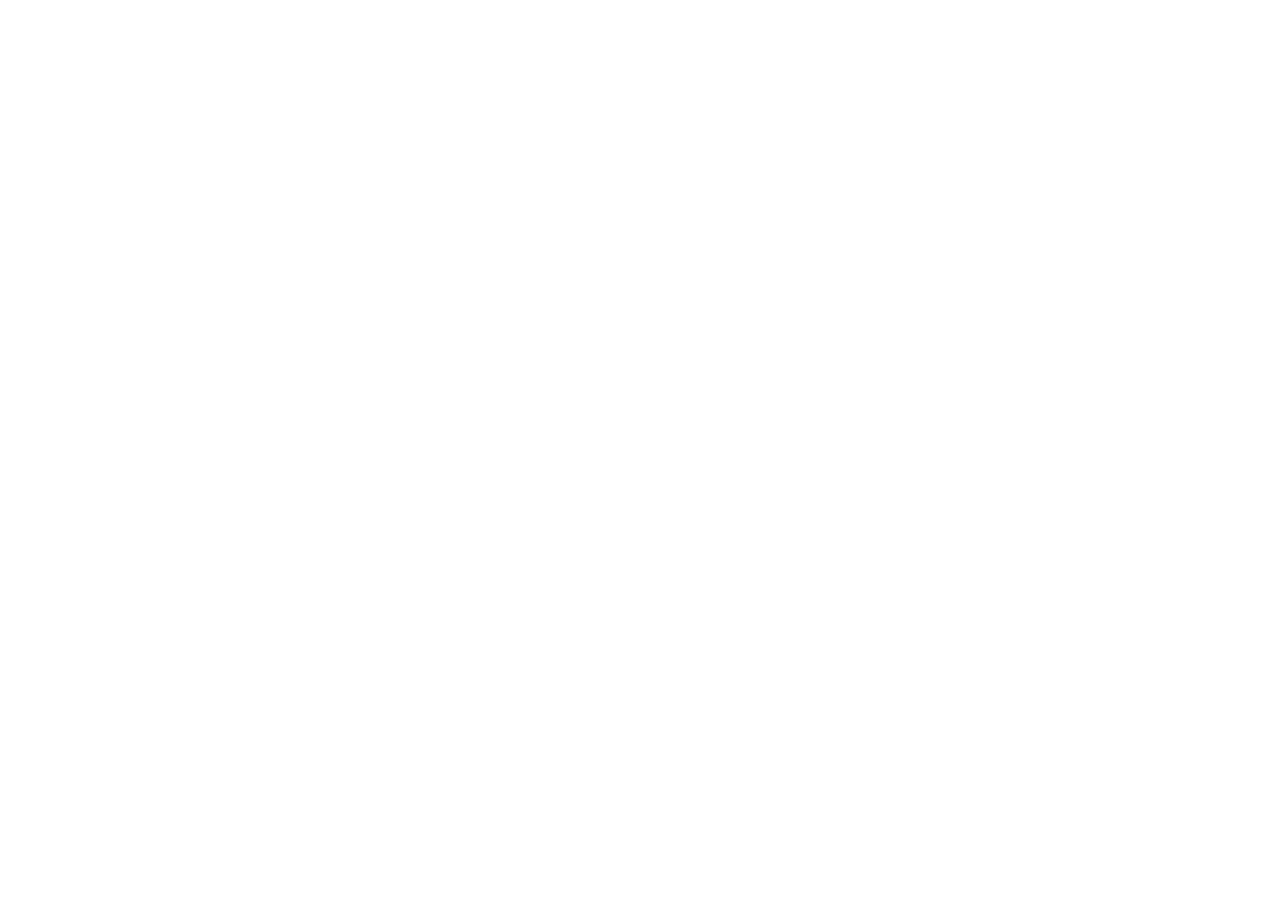
==== index.html @ 1ce1f4f2 "大事件项目开始" ====
<!DOCTYPE html>
<html lang="en">

<head>
    <meta charset="UTF-8">
    <meta name="viewport" content="width=device-width, initial-scale=1.0">
    <title>Document</title>
</head>

<body>

</body>

</html>
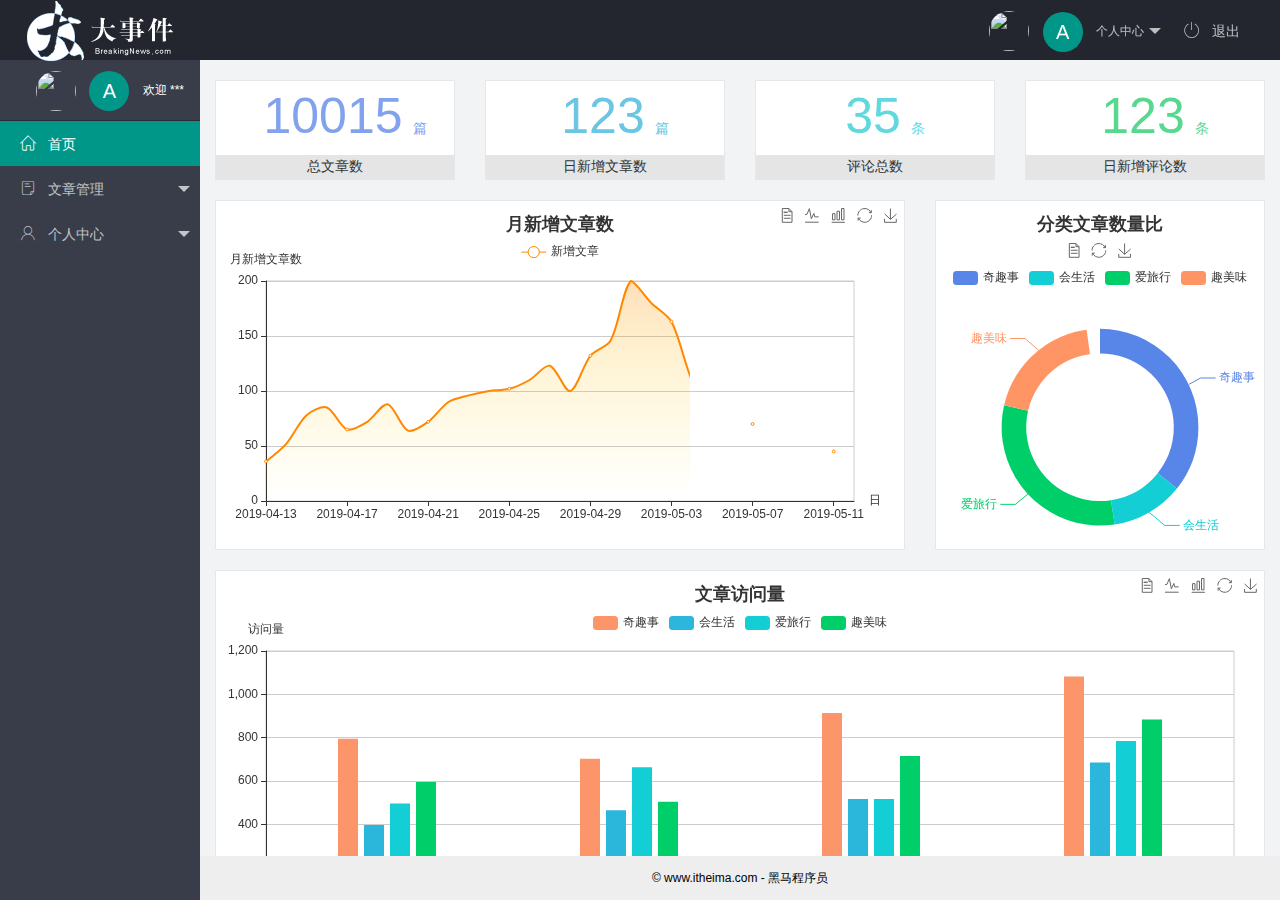
==== commit 0374af8e: "完成了主页功能开发" ====
--- a/index.html
+++ b/index.html
@@ -5,10 +5,132 @@
     <meta charset="UTF-8">
     <meta name="viewport" content="width=device-width, initial-scale=1.0">
     <title>Document</title>
+    <link rel="stylesheet" href="/assets/lib/layui/css/layui.css">
+    <link rel="stylesheet" href="/assets/fonts/iconfont.css">
+    <link rel="stylesheet" href="/assets/css/index.css">
 </head>
 
-<body>
-
+<body class="layui-layout-body">
+    <div class="layui-layout layui-layout-admin">
+        <div class="layui-header">
+            <div class="layui-logo">
+                <img src="./assets/images/logo.png" alt="">
+            </div>
+            <!-- 头部区域（可配合layui已有的水平导航） -->
+            <ul class="layui-nav layui-layout-right">
+                <li class="layui-nav-item">
+                    <a href="javascript:;" class="userinfo">
+                        <img src="http://t.cn/RCzsdCq" class="layui-nav-img">
+                        <span class="text-avatar">A</span>
+                        个人中心
+                    </a>
+                    <dl class="layui-nav-child">
+                        <dd>
+                            <a href="">基本资料</a>
+                        </dd>
+                        <dd>
+                            <a href="">更换头像</a>
+                        </dd>
+                        <dd>
+                            <a href="">重置密码</a>
+                        </dd>
+                    </dl>
+                </li>
+                <li class="layui-nav-item">
+                    <a href="javascript:;" id="btnLogout">
+                        <span class="iconfont icon-tuichu
+                    "></span>
+                        退出
+                    </a>
+                </li>
+            </ul>
+        </div>
+        <div class="layui-side layui-bg-black">
+            <div class="layui-side-scroll">
+                <div class="userinfo">
+                    <img src="http://t.cn/RCzsdCq" class="layui-nav-img">
+                    <span class="text-avatar">A</span>
+                    <span id="welcome">欢迎 ***</span>
+                </div>
+                <!-- 左侧导航区域（可配合layui已有的垂直导航） -->
+                <ul class="layui-nav layui-nav-tree" lay-shrink="all">
+                    <li class="layui-nav-item layui-this layui-nav-itemed">
+                        <a href="/home/dashboard.html" target="fm">
+                            <span class="iconfont icon-home
+                            "></span>
+                            首页
+                        </a>
+                    </li>
+                    <li class="layui-nav-item">
+                        <a href="javascript:;">
+                            <span class="iconfont icon-16
+                            "></span>
+                            文章管理
+                        </a>
+                        <dl class="layui-nav-child">
+                            <dd>
+                                <a href="javascript:;">
+                                    <i class="layui-icon layui-icon-app"></i>
+                                    文章类别
+                                </a>
+                            </dd>
+                            <dd>
+                                <a href="javascript:;">
+                                    <i class="layui-icon layui-icon-app"></i>
+                                    文章列表
+                                </a>
+                            </dd>
+                            <dd>
+                                <a href="javascript:;">
+                                    <i class="layui-icon layui-icon-app"></i>
+                                    发布文章
+                                </a>
+                            </dd>
+                        </dl>
+                    </li>
+                    <li class="layui-nav-item">
+                        <a href="javascript:;">
+                            <span class="iconfont icon-user
+                        "></span>
+                            个人中心
+                        </a>
+                        <dl class="layui-nav-child">
+                            <dd>
+                                <a href="javascript:;">
+                                    <i class="layui-icon layui-icon-app"></i>
+                                    基本资料
+                                </a>
+                            </dd>
+                            <dd>
+                                <a href="javascript:;">
+                                    <i class="layui-icon layui-icon-app"></i>
+                                    更换头像
+                                </a>
+                            </dd>
+                            <dd>
+                                <a href="javascript:;">
+                                    <i class="layui-icon layui-icon-app"></i>
+                                    重置密码
+                                </a>
+                            </dd>
+                        </dl>
+                    </li>
+                </ul>
+            </div>
+        </div>
+        <div class="layui-body">
+            <!-- 内容主体区域 -->
+            <iframe name="fm" src="/home/dashboard.html" frameborder="0"></iframe>
+        </div>
+        <div class="layui-footer">
+            <!-- 底部固定区域 -->
+            © www.itheima.com - 黑马程序员
+        </div>
+    </div>
+    <script src="./assets/lib/jquery.js"></script>
+    <script src="/assets/lib/layui/layui.all.js"></script>
+    <script src="./assets/js/baseAPI.js"></script>
+    <script src="./assets/js/index.js"></script>
 </body>
 
 </html>--- a/assets/lib/layui/css/layui.css
+++ b/assets/lib/layui/css/layui.css
@@ -0,0 +1,2 @@
+/** layui-v2.5.5 MIT License By https://www.layui.com */
+ .layui-inline,img{display:inline-block;vertical-align:middle}h1,h2,h3,h4,h5,h6{font-weight:400}.layui-edge,.layui-header,.layui-inline,.layui-main{position:relative}.layui-body,.layui-edge,.layui-elip{overflow:hidden}.layui-btn,.layui-edge,.layui-inline,img{vertical-align:middle}.layui-btn,.layui-disabled,.layui-icon,.layui-unselect{-moz-user-select:none;-webkit-user-select:none;-ms-user-select:none}.layui-elip,.layui-form-checkbox span,.layui-form-pane .layui-form-label{text-overflow:ellipsis;white-space:nowrap}.layui-breadcrumb,.layui-tree-btnGroup{visibility:hidden}blockquote,body,button,dd,div,dl,dt,form,h1,h2,h3,h4,h5,h6,input,li,ol,p,pre,td,textarea,th,ul{margin:0;padding:0;-webkit-tap-highlight-color:rgba(0,0,0,0)}a:active,a:hover{outline:0}img{border:none}li{list-style:none}table{border-collapse:collapse;border-spacing:0}h4,h5,h6{font-size:100%}button,input,optgroup,option,select,textarea{font-family:inherit;font-size:inherit;font-style:inherit;font-weight:inherit;outline:0}pre{white-space:pre-wrap;white-space:-moz-pre-wrap;white-space:-pre-wrap;white-space:-o-pre-wrap;word-wrap:break-word}body{line-height:24px;font:14px Helvetica Neue,Helvetica,PingFang SC,Tahoma,Arial,sans-serif}hr{height:1px;margin:10px 0;border:0;clear:both}a{color:#333;text-decoration:none}a:hover{color:#777}a cite{font-style:normal;*cursor:pointer}.layui-border-box,.layui-border-box *{box-sizing:border-box}.layui-box,.layui-box *{box-sizing:content-box}.layui-clear{clear:both;*zoom:1}.layui-clear:after{content:'\20';clear:both;*zoom:1;display:block;height:0}.layui-inline{*display:inline;*zoom:1}.layui-edge{display:inline-block;width:0;height:0;border-width:6px;border-style:dashed;border-color:transparent}.layui-edge-top{top:-4px;border-bottom-color:#999;border-bottom-style:solid}.layui-edge-right{border-left-color:#999;border-left-style:solid}.layui-edge-bottom{top:2px;border-top-color:#999;border-top-style:solid}.layui-edge-left{border-right-color:#999;border-right-style:solid}.layui-disabled,.layui-disabled:hover{color:#d2d2d2!important;cursor:not-allowed!important}.layui-circle{border-radius:100%}.layui-show{display:block!important}.layui-hide{display:none!important}@font-face{font-family:layui-icon;src:url(../font/iconfont.eot?v=250);src:url(../font/iconfont.eot?v=250#iefix) format('embedded-opentype'),url(../font/iconfont.woff2?v=250) format('woff2'),url(../font/iconfont.woff?v=250) format('woff'),url(../font/iconfont.ttf?v=250) format('truetype'),url(../font/iconfont.svg?v=250#layui-icon) format('svg')}.layui-icon{font-family:layui-icon!important;font-size:16px;font-style:normal;-webkit-font-smoothing:antialiased;-moz-osx-font-smoothing:grayscale}.layui-icon-reply-fill:before{content:"\e611"}.layui-icon-set-fill:before{content:"\e614"}.layui-icon-menu-fill:before{content:"\e60f"}.layui-icon-search:before{content:"\e615"}.layui-icon-share:before{content:"\e641"}.layui-icon-set-sm:before{content:"\e620"}.layui-icon-engine:before{content:"\e628"}.layui-icon-close:before{content:"\1006"}.layui-icon-close-fill:before{content:"\1007"}.layui-icon-chart-screen:before{content:"\e629"}.layui-icon-star:before{content:"\e600"}.layui-icon-circle-dot:before{content:"\e617"}.layui-icon-chat:before{content:"\e606"}.layui-icon-release:before{content:"\e609"}.layui-icon-list:before{content:"\e60a"}.layui-icon-chart:before{content:"\e62c"}.layui-icon-ok-circle:before{content:"\1005"}.layui-icon-layim-theme:before{content:"\e61b"}.layui-icon-table:before{content:"\e62d"}.layui-icon-right:before{content:"\e602"}.layui-icon-left:before{content:"\e603"}.layui-icon-cart-simple:before{content:"\e698"}.layui-icon-face-cry:before{content:"\e69c"}.layui-icon-face-smile:before{content:"\e6af"}.layui-icon-survey:before{content:"\e6b2"}.layui-icon-tree:before{content:"\e62e"}.layui-icon-upload-circle:before{content:"\e62f"}.layui-icon-add-circle:before{content:"\e61f"}.layui-icon-download-circle:before{content:"\e601"}.layui-icon-templeate-1:before{content:"\e630"}.layui-icon-util:before{content:"\e631"}.layui-icon-face-surprised:before{content:"\e664"}.layui-icon-edit:before{content:"\e642"}.layui-icon-speaker:before{content:"\e645"}.layui-icon-down:before{content:"\e61a"}.layui-icon-file:before{content:"\e621"}.layui-icon-layouts:before{content:"\e632"}.layui-icon-rate-half:before{content:"\e6c9"}.layui-icon-add-circle-fine:before{content:"\e608"}.layui-icon-prev-circle:before{content:"\e633"}.layui-icon-read:before{content:"\e705"}.layui-icon-404:before{content:"\e61c"}.layui-icon-carousel:before{content:"\e634"}.layui-icon-help:before{content:"\e607"}.layui-icon-code-circle:before{content:"\e635"}.layui-icon-water:before{content:"\e636"}.layui-icon-username:before{content:"\e66f"}.layui-icon-find-fill:before{content:"\e670"}.layui-icon-about:before{content:"\e60b"}.layui-icon-location:before{content:"\e715"}.layui-icon-up:before{content:"\e619"}.layui-icon-pause:before{content:"\e651"}.layui-icon-date:before{content:"\e637"}.layui-icon-layim-uploadfile:before{content:"\e61d"}.layui-icon-delete:before{content:"\e640"}.layui-icon-play:before{content:"\e652"}.layui-icon-top:before{content:"\e604"}.layui-icon-friends:before{content:"\e612"}.layui-icon-refresh-3:before{content:"\e9aa"}.layui-icon-ok:before{content:"\e605"}.layui-icon-layer:before{content:"\e638"}.layui-icon-face-smile-fine:before{content:"\e60c"}.layui-icon-dollar:before{content:"\e659"}.layui-icon-group:before{content:"\e613"}.layui-icon-layim-download:before{content:"\e61e"}.layui-icon-picture-fine:before{content:"\e60d"}.layui-icon-link:before{content:"\e64c"}.layui-icon-diamond:before{content:"\e735"}.layui-icon-log:before{content:"\e60e"}.layui-icon-rate-solid:before{content:"\e67a"}.layui-icon-fonts-del:before{content:"\e64f"}.layui-icon-unlink:before{content:"\e64d"}.layui-icon-fonts-clear:before{content:"\e639"}.layui-icon-triangle-r:before{content:"\e623"}.layui-icon-circle:before{content:"\e63f"}.layui-icon-radio:before{content:"\e643"}.layui-icon-align-center:before{content:"\e647"}.layui-icon-align-right:before{content:"\e648"}.layui-icon-align-left:before{content:"\e649"}.layui-icon-loading-1:before{content:"\e63e"}.layui-icon-return:before{content:"\e65c"}.layui-icon-fonts-strong:before{content:"\e62b"}.layui-icon-upload:before{content:"\e67c"}.layui-icon-dialogue:before{content:"\e63a"}.layui-icon-video:before{content:"\e6ed"}.layui-icon-headset:before{content:"\e6fc"}.layui-icon-cellphone-fine:before{content:"\e63b"}.layui-icon-add-1:before{content:"\e654"}.layui-icon-face-smile-b:before{content:"\e650"}.layui-icon-fonts-html:before{content:"\e64b"}.layui-icon-form:before{content:"\e63c"}.layui-icon-cart:before{content:"\e657"}.layui-icon-camera-fill:before{content:"\e65d"}.layui-icon-tabs:before{content:"\e62a"}.layui-icon-fonts-code:before{content:"\e64e"}.layui-icon-fire:before{content:"\e756"}.layui-icon-set:before{content:"\e716"}.layui-icon-fonts-u:before{content:"\e646"}.layui-icon-triangle-d:before{content:"\e625"}.layui-icon-tips:before{content:"\e702"}.layui-icon-picture:before{content:"\e64a"}.layui-icon-more-vertical:before{content:"\e671"}.layui-icon-flag:before{content:"\e66c"}.layui-icon-loading:before{content:"\e63d"}.layui-icon-fonts-i:before{content:"\e644"}.layui-icon-refresh-1:before{content:"\e666"}.layui-icon-rmb:before{content:"\e65e"}.layui-icon-home:before{content:"\e68e"}.layui-icon-user:before{content:"\e770"}.layui-icon-notice:before{content:"\e667"}.layui-icon-login-weibo:before{content:"\e675"}.layui-icon-voice:before{content:"\e688"}.layui-icon-upload-drag:before{content:"\e681"}.layui-icon-login-qq:before{content:"\e676"}.layui-icon-snowflake:before{content:"\e6b1"}.layui-icon-file-b:before{content:"\e655"}.layui-icon-template:before{content:"\e663"}.layui-icon-auz:before{content:"\e672"}.layui-icon-console:before{content:"\e665"}.layui-icon-app:before{content:"\e653"}.layui-icon-prev:before{content:"\e65a"}.layui-icon-website:before{content:"\e7ae"}.layui-icon-next:before{content:"\e65b"}.layui-icon-component:before{content:"\e857"}.layui-icon-more:before{content:"\e65f"}.layui-icon-login-wechat:before{content:"\e677"}.layui-icon-shrink-right:before{content:"\e668"}.layui-icon-spread-left:before{content:"\e66b"}.layui-icon-camera:before{content:"\e660"}.layui-icon-note:before{content:"\e66e"}.layui-icon-refresh:before{content:"\e669"}.layui-icon-female:before{content:"\e661"}.layui-icon-male:before{content:"\e662"}.layui-icon-password:before{content:"\e673"}.layui-icon-senior:before{content:"\e674"}.layui-icon-theme:before{content:"\e66a"}.layui-icon-tread:before{content:"\e6c5"}.layui-icon-praise:before{content:"\e6c6"}.layui-icon-star-fill:before{content:"\e658"}.layui-icon-rate:before{content:"\e67b"}.layui-icon-template-1:before{content:"\e656"}.layui-icon-vercode:before{content:"\e679"}.layui-icon-cellphone:before{content:"\e678"}.layui-icon-screen-full:before{content:"\e622"}.layui-icon-screen-restore:before{content:"\e758"}.layui-icon-cols:before{content:"\e610"}.layui-icon-export:before{content:"\e67d"}.layui-icon-print:before{content:"\e66d"}.layui-icon-slider:before{content:"\e714"}.layui-icon-addition:before{content:"\e624"}.layui-icon-subtraction:before{content:"\e67e"}.layui-icon-service:before{content:"\e626"}.layui-icon-transfer:before{content:"\e691"}.layui-main{width:1140px;margin:0 auto}.layui-header{z-index:1000;height:60px}.layui-header a:hover{transition:all .5s;-webkit-transition:all .5s}.layui-side{position:fixed;left:0;top:0;bottom:0;z-index:999;width:200px;overflow-x:hidden}.layui-side-scroll{position:relative;width:220px;height:100%;overflow-x:hidden}.layui-body{position:absolute;left:200px;right:0;top:0;bottom:0;z-index:998;width:auto;overflow-y:auto;box-sizing:border-box}.layui-layout-body{overflow:hidden}.layui-layout-admin .layui-header{background-color:#23262E}.layui-layout-admin .layui-side{top:60px;width:200px;overflow-x:hidden}.layui-layout-admin .layui-body{position:fixed;top:60px;bottom:44px}.layui-layout-admin .layui-main{width:auto;margin:0 15px}.layui-layout-admin .layui-footer{position:fixed;left:200px;right:0;bottom:0;height:44px;line-height:44px;padding:0 15px;background-color:#eee}.layui-layout-admin .layui-logo{position:absolute;left:0;top:0;width:200px;height:100%;line-height:60px;text-align:center;color:#009688;font-size:16px}.layui-layout-admin .layui-header .layui-nav{background:0 0}.layui-layout-left{position:absolute!important;left:200px;top:0}.layui-layout-right{position:absolute!important;right:0;top:0}.layui-container{position:relative;margin:0 auto;padding:0 15px;box-sizing:border-box}.layui-fluid{position:relative;margin:0 auto;padding:0 15px}.layui-row:after,.layui-row:before{content:'';display:block;clear:both}.layui-col-lg1,.layui-col-lg10,.layui-col-lg11,.layui-col-lg12,.layui-col-lg2,.layui-col-lg3,.layui-col-lg4,.layui-col-lg5,.layui-col-lg6,.layui-col-lg7,.layui-col-lg8,.layui-col-lg9,.layui-col-md1,.layui-col-md10,.layui-col-md11,.layui-col-md12,.layui-col-md2,.layui-col-md3,.layui-col-md4,.layui-col-md5,.layui-col-md6,.layui-col-md7,.layui-col-md8,.layui-col-md9,.layui-col-sm1,.layui-col-sm10,.layui-col-sm11,.layui-col-sm12,.layui-col-sm2,.layui-col-sm3,.layui-col-sm4,.layui-col-sm5,.layui-col-sm6,.layui-col-sm7,.layui-col-sm8,.layui-col-sm9,.layui-col-xs1,.layui-col-xs10,.layui-col-xs11,.layui-col-xs12,.layui-col-xs2,.layui-col-xs3,.layui-col-xs4,.layui-col-xs5,.layui-col-xs6,.layui-col-xs7,.layui-col-xs8,.layui-col-xs9{position:relative;display:block;box-sizing:border-box}.layui-col-xs1,.layui-col-xs10,.layui-col-xs11,.layui-col-xs12,.layui-col-xs2,.layui-col-xs3,.layui-col-xs4,.layui-col-xs5,.layui-col-xs6,.layui-col-xs7,.layui-col-xs8,.layui-col-xs9{float:left}.layui-col-xs1{width:8.33333333%}.layui-col-xs2{width:16.66666667%}.layui-col-xs3{width:25%}.layui-col-xs4{width:33.33333333%}.layui-col-xs5{width:41.66666667%}.layui-col-xs6{width:50%}.layui-col-xs7{width:58.33333333%}.layui-col-xs8{width:66.66666667%}.layui-col-xs9{width:75%}.layui-col-xs10{width:83.33333333%}.layui-col-xs11{width:91.66666667%}.layui-col-xs12{width:100%}.layui-col-xs-offset1{margin-left:8.33333333%}.layui-col-xs-offset2{margin-left:16.66666667%}.layui-col-xs-offset3{margin-left:25%}.layui-col-xs-offset4{margin-left:33.33333333%}.layui-col-xs-offset5{margin-left:41.66666667%}.layui-col-xs-offset6{margin-left:50%}.layui-col-xs-offset7{margin-left:58.33333333%}.layui-col-xs-offset8{margin-left:66.66666667%}.layui-col-xs-offset9{margin-left:75%}.layui-col-xs-offset10{margin-left:83.33333333%}.layui-col-xs-offset11{margin-left:91.66666667%}.layui-col-xs-offset12{margin-left:100%}@media screen and (max-width:768px){.layui-hide-xs{display:none!important}.layui-show-xs-block{display:block!important}.layui-show-xs-inline{display:inline!important}.layui-show-xs-inline-block{display:inline-block!important}}@media screen and (min-width:768px){.layui-container{width:750px}.layui-hide-sm{display:none!important}.layui-show-sm-block{display:block!important}.layui-show-sm-inline{display:inline!important}.layui-show-sm-inline-block{display:inline-block!important}.layui-col-sm1,.layui-col-sm10,.layui-col-sm11,.layui-col-sm12,.layui-col-sm2,.layui-col-sm3,.layui-col-sm4,.layui-col-sm5,.layui-col-sm6,.layui-col-sm7,.layui-col-sm8,.layui-col-sm9{float:left}.layui-col-sm1{width:8.33333333%}.layui-col-sm2{width:16.66666667%}.layui-col-sm3{width:25%}.layui-col-sm4{width:33.33333333%}.layui-col-sm5{width:41.66666667%}.layui-col-sm6{width:50%}.layui-col-sm7{width:58.33333333%}.layui-col-sm8{width:66.66666667%}.layui-col-sm9{width:75%}.layui-col-sm10{width:83.33333333%}.layui-col-sm11{width:91.66666667%}.layui-col-sm12{width:100%}.layui-col-sm-offset1{margin-left:8.33333333%}.layui-col-sm-offset2{margin-left:16.66666667%}.layui-col-sm-offset3{margin-left:25%}.layui-col-sm-offset4{margin-left:33.33333333%}.layui-col-sm-offset5{margin-left:41.66666667%}.layui-col-sm-offset6{margin-left:50%}.layui-col-sm-offset7{margin-left:58.33333333%}.layui-col-sm-offset8{margin-left:66.66666667%}.layui-col-sm-offset9{margin-left:75%}.layui-col-sm-offset10{margin-left:83.33333333%}.layui-col-sm-offset11{margin-left:91.66666667%}.layui-col-sm-offset12{margin-left:100%}}@media screen and (min-width:992px){.layui-container{width:970px}.layui-hide-md{display:none!important}.layui-show-md-block{display:block!important}.layui-show-md-inline{display:inline!important}.layui-show-md-inline-block{display:inline-block!important}.layui-col-md1,.layui-col-md10,.layui-col-md11,.layui-col-md12,.layui-col-md2,.layui-col-md3,.layui-col-md4,.layui-col-md5,.layui-col-md6,.layui-col-md7,.layui-col-md8,.layui-col-md9{float:left}.layui-col-md1{width:8.33333333%}.layui-col-md2{width:16.66666667%}.layui-col-md3{width:25%}.layui-col-md4{width:33.33333333%}.layui-col-md5{width:41.66666667%}.layui-col-md6{width:50%}.layui-col-md7{width:58.33333333%}.layui-col-md8{width:66.66666667%}.layui-col-md9{width:75%}.layui-col-md10{width:83.33333333%}.layui-col-md11{width:91.66666667%}.layui-col-md12{width:100%}.layui-col-md-offset1{margin-left:8.33333333%}.layui-col-md-offset2{margin-left:16.66666667%}.layui-col-md-offset3{margin-left:25%}.layui-col-md-offset4{margin-left:33.33333333%}.layui-col-md-offset5{margin-left:41.66666667%}.layui-col-md-offset6{margin-left:50%}.layui-col-md-offset7{margin-left:58.33333333%}.layui-col-md-offset8{margin-left:66.66666667%}.layui-col-md-offset9{margin-left:75%}.layui-col-md-offset10{margin-left:83.33333333%}.layui-col-md-offset11{margin-left:91.66666667%}.layui-col-md-offset12{margin-left:100%}}@media screen and (min-width:1200px){.layui-container{width:1170px}.layui-hide-lg{display:none!important}.layui-show-lg-block{display:block!important}.layui-show-lg-inline{display:inline!important}.layui-show-lg-inline-block{display:inline-block!important}.layui-col-lg1,.layui-col-lg10,.layui-col-lg11,.layui-col-lg12,.layui-col-lg2,.layui-col-lg3,.layui-col-lg4,.layui-col-lg5,.layui-col-lg6,.layui-col-lg7,.layui-col-lg8,.layui-col-lg9{float:left}.layui-col-lg1{width:8.33333333%}.layui-col-lg2{width:16.66666667%}.layui-col-lg3{width:25%}.layui-col-lg4{width:33.33333333%}.layui-col-lg5{width:41.66666667%}.layui-col-lg6{width:50%}.layui-col-lg7{width:58.33333333%}.layui-col-lg8{width:66.66666667%}.layui-col-lg9{width:75%}.layui-col-lg10{width:83.33333333%}.layui-col-lg11{width:91.66666667%}.layui-col-lg12{width:100%}.layui-col-lg-offset1{margin-left:8.33333333%}.layui-col-lg-offset2{margin-left:16.66666667%}.layui-col-lg-offset3{margin-left:25%}.layui-col-lg-offset4{margin-left:33.33333333%}.layui-col-lg-offset5{margin-left:41.66666667%}.layui-col-lg-offset6{margin-left:50%}.layui-col-lg-offset7{margin-left:58.33333333%}.layui-col-lg-offset8{margin-left:66.66666667%}.layui-col-lg-offset9{margin-left:75%}.layui-col-lg-offset10{margin-left:83.33333333%}.layui-col-lg-offset11{margin-left:91.66666667%}.layui-col-lg-offset12{margin-left:100%}}.layui-col-space1{margin:-.5px}.layui-col-space1>*{padding:.5px}.layui-col-space3{margin:-1.5px}.layui-col-space3>*{padding:1.5px}.layui-col-space5{margin:-2.5px}.layui-col-space5>*{padding:2.5px}.layui-col-space8{margin:-3.5px}.layui-col-space8>*{padding:3.5px}.layui-col-space10{margin:-5px}.layui-col-space10>*{padding:5px}.layui-col-space12{margin:-6px}.layui-col-space12>*{padding:6px}.layui-col-space15{margin:-7.5px}.layui-col-space15>*{padding:7.5px}.layui-col-space18{margin:-9px}.layui-col-space18>*{padding:9px}.layui-col-space20{margin:-10px}.layui-col-space20>*{padding:10px}.layui-col-space22{margin:-11px}.layui-col-space22>*{padding:11px}.layui-col-space25{margin:-12.5px}.layui-col-space25>*{padding:12.5px}.layui-col-space30{margin:-15px}.layui-col-space30>*{padding:15px}.layui-btn,.layui-input,.layui-select,.layui-textarea,.layui-upload-button{outline:0;-webkit-appearance:none;transition:all .3s;-webkit-transition:all .3s;box-sizing:border-box}.layui-elem-quote{margin-bottom:10px;padding:15px;line-height:22px;border-left:5px solid #009688;border-radius:0 2px 2px 0;background-color:#f2f2f2}.layui-quote-nm{border-style:solid;border-width:1px 1px 1px 5px;background:0 0}.layui-elem-field{margin-bottom:10px;padding:0;border-width:1px;border-style:solid}.layui-elem-field legend{margin-left:20px;padding:0 10px;font-size:20px;font-weight:300}.layui-field-title{margin:10px 0 20px;border-width:1px 0 0}.layui-field-box{padding:10px 15px}.layui-field-title .layui-field-box{padding:10px 0}.layui-progress{position:relative;height:6px;border-radius:20px;background-color:#e2e2e2}.layui-progress-bar{position:absolute;left:0;top:0;width:0;max-width:100%;height:6px;border-radius:20px;text-align:right;background-color:#5FB878;transition:all .3s;-webkit-transition:all .3s}.layui-progress-big,.layui-progress-big .layui-progress-bar{height:18px;line-height:18px}.layui-progress-text{position:relative;top:-20px;line-height:18px;font-size:12px;color:#666}.layui-progress-big .layui-progress-text{position:static;padding:0 10px;color:#fff}.layui-collapse{border-width:1px;border-style:solid;border-radius:2px}.layui-colla-content,.layui-colla-item{border-top-width:1px;border-top-style:solid}.layui-colla-item:first-child{border-top:none}.layui-colla-title{position:relative;height:42px;line-height:42px;padding:0 15px 0 35px;color:#333;background-color:#f2f2f2;cursor:pointer;font-size:14px;overflow:hidden}.layui-colla-content{display:none;padding:10px 15px;line-height:22px;color:#666}.layui-colla-icon{position:absolute;left:15px;top:0;font-size:14px}.layui-card{margin-bottom:15px;border-radius:2px;background-color:#fff;box-shadow:0 1px 2px 0 rgba(0,0,0,.05)}.layui-card:last-child{margin-bottom:0}.layui-card-header{position:relative;height:42px;line-height:42px;padding:0 15px;border-bottom:1px solid #f6f6f6;color:#333;border-radius:2px 2px 0 0;font-size:14px}.layui-bg-black,.layui-bg-blue,.layui-bg-cyan,.layui-bg-green,.layui-bg-orange,.layui-bg-red{color:#fff!important}.layui-card-body{position:relative;padding:10px 15px;line-height:24px}.layui-card-body[pad15]{padding:15px}.layui-card-body[pad20]{padding:20px}.layui-card-body .layui-table{margin:5px 0}.layui-card .layui-tab{margin:0}.layui-panel-window{position:relative;padding:15px;border-radius:0;border-top:5px solid #E6E6E6;background-color:#fff}.layui-auxiliar-moving{position:fixed;left:0;right:0;top:0;bottom:0;width:100%;height:100%;background:0 0;z-index:9999999999}.layui-form-label,.layui-form-mid,.layui-form-select,.layui-input-block,.layui-input-inline,.layui-textarea{position:relative}.layui-bg-red{background-color:#FF5722!important}.layui-bg-orange{background-color:#FFB800!important}.layui-bg-green{background-color:#009688!important}.layui-bg-cyan{background-color:#2F4056!important}.layui-bg-blue{background-color:#1E9FFF!important}.layui-bg-black{background-color:#393D49!important}.layui-bg-gray{background-color:#eee!important;color:#666!important}.layui-badge-rim,.layui-colla-content,.layui-colla-item,.layui-collapse,.layui-elem-field,.layui-form-pane .layui-form-item[pane],.layui-form-pane .layui-form-label,.layui-input,.layui-layedit,.layui-layedit-tool,.layui-quote-nm,.layui-select,.layui-tab-bar,.layui-tab-card,.layui-tab-title,.layui-tab-title .layui-this:after,.layui-textarea{border-color:#e6e6e6}.layui-timeline-item:before,hr{background-color:#e6e6e6}.layui-text{line-height:22px;font-size:14px;color:#666}.layui-text h1,.layui-text h2,.layui-text h3{font-weight:500;color:#333}.layui-text h1{font-size:30px}.layui-text h2{font-size:24px}.layui-text h3{font-size:18px}.layui-text a:not(.layui-btn){color:#01AAED}.layui-text a:not(.layui-btn):hover{text-decoration:underline}.layui-text ul{padding:5px 0 5px 15px}.layui-text ul li{margin-top:5px;list-style-type:disc}.layui-text em,.layui-word-aux{color:#999!important;padding:0 5px!important}.layui-btn{display:inline-block;height:38px;line-height:38px;padding:0 18px;background-color:#009688;color:#fff;white-space:nowrap;text-align:center;font-size:14px;border:none;border-radius:2px;cursor:pointer}.layui-btn:hover{opacity:.8;filter:alpha(opacity=80);color:#fff}.layui-btn:active{opacity:1;filter:alpha(opacity=100)}.layui-btn+.layui-btn{margin-left:10px}.layui-btn-container{font-size:0}.layui-btn-container .layui-btn{margin-right:10px;margin-bottom:10px}.layui-btn-container .layui-btn+.layui-btn{margin-left:0}.layui-table .layui-btn-container .layui-btn{margin-bottom:9px}.layui-btn-radius{border-radius:100px}.layui-btn .layui-icon{margin-right:3px;font-size:18px;vertical-align:bottom;vertical-align:middle\9}.layui-btn-primary{border:1px solid #C9C9C9;background-color:#fff;color:#555}.layui-btn-primary:hover{border-color:#009688;color:#333}.layui-btn-normal{background-color:#1E9FFF}.layui-btn-warm{background-color:#FFB800}.layui-btn-danger{background-color:#FF5722}.layui-btn-checked{background-color:#5FB878}.layui-btn-disabled,.layui-btn-disabled:active,.layui-btn-disabled:hover{border:1px solid #e6e6e6;background-color:#FBFBFB;color:#C9C9C9;cursor:not-allowed;opacity:1}.layui-btn-lg{height:44px;line-height:44px;padding:0 25px;font-size:16px}.layui-btn-sm{height:30px;line-height:30px;padding:0 10px;font-size:12px}.layui-btn-sm i{font-size:16px!important}.layui-btn-xs{height:22px;line-height:22px;padding:0 5px;font-size:12px}.layui-btn-xs i{font-size:14px!important}.layui-btn-group{display:inline-block;vertical-align:middle;font-size:0}.layui-btn-group .layui-btn{margin-left:0!important;margin-right:0!important;border-left:1px solid rgba(255,255,255,.5);border-radius:0}.layui-btn-group .layui-btn-primary{border-left:none}.layui-btn-group .layui-btn-primary:hover{border-color:#C9C9C9;color:#009688}.layui-btn-group .layui-btn:first-child{border-left:none;border-radius:2px 0 0 2px}.layui-btn-group .layui-btn-primary:first-child{border-left:1px solid #c9c9c9}.layui-btn-group .layui-btn:last-child{border-radius:0 2px 2px 0}.layui-btn-group .layui-btn+.layui-btn{margin-left:0}.layui-btn-group+.layui-btn-group{margin-left:10px}.layui-btn-fluid{width:100%}.layui-input,.layui-select,.layui-textarea{height:38px;line-height:1.3;line-height:38px\9;border-width:1px;border-style:solid;background-color:#fff;border-radius:2px}.layui-input::-webkit-input-placeholder,.layui-select::-webkit-input-placeholder,.layui-textarea::-webkit-input-placeholder{line-height:1.3}.layui-input,.layui-textarea{display:block;width:100%;padding-left:10px}.layui-input:hover,.layui-textarea:hover{border-color:#D2D2D2!important}.layui-input:focus,.layui-textarea:focus{border-color:#C9C9C9!important}.layui-textarea{min-height:100px;height:auto;line-height:20px;padding:6px 10px;resize:vertical}.layui-select{padding:0 10px}.layui-form input[type=checkbox],.layui-form input[type=radio],.layui-form select{display:none}.layui-form [lay-ignore]{display:initial}.layui-form-item{margin-bottom:15px;clear:both;*zoom:1}.layui-form-item:after{content:'\20';clear:both;*zoom:1;display:block;height:0}.layui-form-label{float:left;display:block;padding:9px 15px;width:80px;font-weight:400;line-height:20px;text-align:right}.layui-form-label-col{display:block;float:none;padding:9px 0;line-height:20px;text-align:left}.layui-form-item .layui-inline{margin-bottom:5px;margin-right:10px}.layui-input-block{margin-left:110px;min-height:36px}.layui-input-inline{display:inline-block;vertical-align:middle}.layui-form-item .layui-input-inline{float:left;width:190px;margin-right:10px}.layui-form-text .layui-input-inline{width:auto}.layui-form-mid{float:left;display:block;padding:9px 0!important;line-height:20px;margin-right:10px}.layui-form-danger+.layui-form-select .layui-input,.layui-form-danger:focus{border-color:#FF5722!important}.layui-form-select .layui-input{padding-right:30px;cursor:pointer}.layui-form-select .layui-edge{position:absolute;right:10px;top:50%;margin-top:-3px;cursor:pointer;border-width:6px;border-top-color:#c2c2c2;border-top-style:solid;transition:all .3s;-webkit-transition:all .3s}.layui-form-select dl{display:none;position:absolute;left:0;top:42px;padding:5px 0;z-index:899;min-width:100%;border:1px solid #d2d2d2;max-height:300px;overflow-y:auto;background-color:#fff;border-radius:2px;box-shadow:0 2px 4px rgba(0,0,0,.12);box-sizing:border-box}.layui-form-select dl dd,.layui-form-select dl dt{padding:0 10px;line-height:36px;white-space:nowrap;overflow:hidden;text-overflow:ellipsis}.layui-form-select dl dt{font-size:12px;color:#999}.layui-form-select dl dd{cursor:pointer}.layui-form-select dl dd:hover{background-color:#f2f2f2;-webkit-transition:.5s all;transition:.5s all}.layui-form-select .layui-select-group dd{padding-left:20px}.layui-form-select dl dd.layui-select-tips{padding-left:10px!important;color:#999}.layui-form-select dl dd.layui-this{background-color:#5FB878;color:#fff}.layui-form-checkbox,.layui-form-select dl dd.layui-disabled{background-color:#fff}.layui-form-selected dl{display:block}.layui-form-checkbox,.layui-form-checkbox *,.layui-form-switch{display:inline-block;vertical-align:middle}.layui-form-selected .layui-edge{margin-top:-9px;-webkit-transform:rotate(180deg);transform:rotate(180deg);margin-top:-3px\9}:root .layui-form-selected .layui-edge{margin-top:-9px\0/IE9}.layui-form-selectup dl{top:auto;bottom:42px}.layui-select-none{margin:5px 0;text-align:center;color:#999}.layui-select-disabled .layui-disabled{border-color:#eee!important}.layui-select-disabled .layui-edge{border-top-color:#d2d2d2}.layui-form-checkbox{position:relative;height:30px;line-height:30px;margin-right:10px;padding-right:30px;cursor:pointer;font-size:0;-webkit-transition:.1s linear;transition:.1s linear;box-sizing:border-box}.layui-form-checkbox span{padding:0 10px;height:100%;font-size:14px;border-radius:2px 0 0 2px;background-color:#d2d2d2;color:#fff;overflow:hidden}.layui-form-checkbox:hover span{background-color:#c2c2c2}.layui-form-checkbox i{position:absolute;right:0;top:0;width:30px;height:28px;border:1px solid #d2d2d2;border-left:none;border-radius:0 2px 2px 0;color:#fff;font-size:20px;text-align:center}.layui-form-checkbox:hover i{border-color:#c2c2c2;color:#c2c2c2}.layui-form-checked,.layui-form-checked:hover{border-color:#5FB878}.layui-form-checked span,.layui-form-checked:hover span{background-color:#5FB878}.layui-form-checked i,.layui-form-checked:hover i{color:#5FB878}.layui-form-item .layui-form-checkbox{margin-top:4px}.layui-form-checkbox[lay-skin=primary]{height:auto!important;line-height:normal!important;min-width:18px;min-height:18px;border:none!important;margin-right:0;padding-left:28px;padding-right:0;background:0 0}.layui-form-checkbox[lay-skin=primary] span{padding-left:0;padding-right:15px;line-height:18px;background:0 0;color:#666}.layui-form-checkbox[lay-skin=primary] i{right:auto;left:0;width:16px;height:16px;line-height:16px;border:1px solid #d2d2d2;font-size:12px;border-radius:2px;background-color:#fff;-webkit-transition:.1s linear;transition:.1s linear}.layui-form-checkbox[lay-skin=primary]:hover i{border-color:#5FB878;color:#fff}.layui-form-checked[lay-skin=primary] i{border-color:#5FB878!important;background-color:#5FB878;color:#fff}.layui-checkbox-disbaled[lay-skin=primary] span{background:0 0!important;color:#c2c2c2}.layui-checkbox-disbaled[lay-skin=primary]:hover i{border-color:#d2d2d2}.layui-form-item .layui-form-checkbox[lay-skin=primary]{margin-top:10px}.layui-form-switch{position:relative;height:22px;line-height:22px;min-width:35px;padding:0 5px;margin-top:8px;border:1px solid #d2d2d2;border-radius:20px;cursor:pointer;background-color:#fff;-webkit-transition:.1s linear;transition:.1s linear}.layui-form-switch i{position:absolute;left:5px;top:3px;width:16px;height:16px;border-radius:20px;background-color:#d2d2d2;-webkit-transition:.1s linear;transition:.1s linear}.layui-form-switch em{position:relative;top:0;width:25px;margin-left:21px;padding:0!important;text-align:center!important;color:#999!important;font-style:normal!important;font-size:12px}.layui-form-onswitch{border-color:#5FB878;background-color:#5FB878}.layui-checkbox-disbaled,.layui-checkbox-disbaled i{border-color:#e2e2e2!important}.layui-form-onswitch i{left:100%;margin-left:-21px;background-color:#fff}.layui-form-onswitch em{margin-left:5px;margin-right:21px;color:#fff!important}.layui-checkbox-disbaled span{background-color:#e2e2e2!important}.layui-checkbox-disbaled:hover i{color:#fff!important}[lay-radio]{display:none}.layui-form-radio,.layui-form-radio *{display:inline-block;vertical-align:middle}.layui-form-radio{line-height:28px;margin:6px 10px 0 0;padding-right:10px;cursor:pointer;font-size:0}.layui-form-radio *{font-size:14px}.layui-form-radio>i{margin-right:8px;font-size:22px;color:#c2c2c2}.layui-form-radio>i:hover,.layui-form-radioed>i{color:#5FB878}.layui-radio-disbaled>i{color:#e2e2e2!important}.layui-form-pane .layui-form-label{width:110px;padding:8px 15px;height:38px;line-height:20px;border-width:1px;border-style:solid;border-radius:2px 0 0 2px;text-align:center;background-color:#FBFBFB;overflow:hidden;box-sizing:border-box}.layui-form-pane .layui-input-inline{margin-left:-1px}.layui-form-pane .layui-input-block{margin-left:110px;left:-1px}.layui-form-pane .layui-input{border-radius:0 2px 2px 0}.layui-form-pane .layui-form-text .layui-form-label{float:none;width:100%;border-radius:2px;box-sizing:border-box;text-align:left}.layui-form-pane .layui-form-text .layui-input-inline{display:block;margin:0;top:-1px;clear:both}.layui-form-pane .layui-form-text .layui-input-block{margin:0;left:0;top:-1px}.layui-form-pane .layui-form-text .layui-textarea{min-height:100px;border-radius:0 0 2px 2px}.layui-form-pane .layui-form-checkbox{margin:4px 0 4px 10px}.layui-form-pane .layui-form-radio,.layui-form-pane .layui-form-switch{margin-top:6px;margin-left:10px}.layui-form-pane .layui-form-item[pane]{position:relative;border-width:1px;border-style:solid}.layui-form-pane .layui-form-item[pane] .layui-form-label{position:absolute;left:0;top:0;height:100%;border-width:0 1px 0 0}.layui-form-pane .layui-form-item[pane] .layui-input-inline{margin-left:110px}@media screen and (max-width:450px){.layui-form-item .layui-form-label{text-overflow:ellipsis;overflow:hidden;white-space:nowrap}.layui-form-item .layui-inline{display:block;margin-right:0;margin-bottom:20px;clear:both}.layui-form-item .layui-inline:after{content:'\20';clear:both;display:block;height:0}.layui-form-item .layui-input-inline{display:block;float:none;left:-3px;width:auto;margin:0 0 10px 112px}.layui-form-item .layui-input-inline+.layui-form-mid{margin-left:110px;top:-5px;padding:0}.layui-form-item .layui-form-checkbox{margin-right:5px;margin-bottom:5px}}.layui-layedit{border-width:1px;border-style:solid;border-radius:2px}.layui-layedit-tool{padding:3px 5px;border-bottom-width:1px;border-bottom-style:solid;font-size:0}.layedit-tool-fixed{position:fixed;top:0;border-top:1px solid #e2e2e2}.layui-layedit-tool .layedit-tool-mid,.layui-layedit-tool .layui-icon{display:inline-block;vertical-align:middle;text-align:center;font-size:14px}.layui-layedit-tool .layui-icon{position:relative;width:32px;height:30px;line-height:30px;margin:3px 5px;color:#777;cursor:pointer;border-radius:2px}.layui-layedit-tool .layui-icon:hover{color:#393D49}.layui-layedit-tool .layui-icon:active{color:#000}.layui-layedit-tool .layedit-tool-active{background-color:#e2e2e2;color:#000}.layui-layedit-tool .layui-disabled,.layui-layedit-tool .layui-disabled:hover{color:#d2d2d2;cursor:not-allowed}.layui-layedit-tool .layedit-tool-mid{width:1px;height:18px;margin:0 10px;background-color:#d2d2d2}.layedit-tool-html{width:50px!important;font-size:30px!important}.layedit-tool-b,.layedit-tool-code,.layedit-tool-help{font-size:16px!important}.layedit-tool-d,.layedit-tool-face,.layedit-tool-image,.layedit-tool-unlink{font-size:18px!important}.layedit-tool-image input{position:absolute;font-size:0;left:0;top:0;width:100%;height:100%;opacity:.01;filter:Alpha(opacity=1);cursor:pointer}.layui-layedit-iframe iframe{display:block;width:100%}#LAY_layedit_code{overflow:hidden}.layui-laypage{display:inline-block;*display:inline;*zoom:1;vertical-align:middle;margin:10px 0;font-size:0}.layui-laypage>a:first-child,.layui-laypage>a:first-child em{border-radius:2px 0 0 2px}.layui-laypage>a:last-child,.layui-laypage>a:last-child em{border-radius:0 2px 2px 0}.layui-laypage>:first-child{margin-left:0!important}.layui-laypage>:last-child{margin-right:0!important}.layui-laypage a,.layui-laypage button,.layui-laypage input,.layui-laypage select,.layui-laypage span{border:1px solid #e2e2e2}.layui-laypage a,.layui-laypage span{display:inline-block;*display:inline;*zoom:1;vertical-align:middle;padding:0 15px;height:28px;line-height:28px;margin:0 -1px 5px 0;background-color:#fff;color:#333;font-size:12px}.layui-flow-more a *,.layui-laypage input,.layui-table-view select[lay-ignore]{display:inline-block}.layui-laypage a:hover{color:#009688}.layui-laypage em{font-style:normal}.layui-laypage .layui-laypage-spr{color:#999;font-weight:700}.layui-laypage a{text-decoration:none}.layui-laypage .layui-laypage-curr{position:relative}.layui-laypage .layui-laypage-curr em{position:relative;color:#fff}.layui-laypage .layui-laypage-curr .layui-laypage-em{position:absolute;left:-1px;top:-1px;padding:1px;width:100%;height:100%;background-color:#009688}.layui-laypage-em{border-radius:2px}.layui-laypage-next em,.layui-laypage-prev em{font-family:Sim sun;font-size:16px}.layui-laypage .layui-laypage-count,.layui-laypage .layui-laypage-limits,.layui-laypage .layui-laypage-refresh,.layui-laypage .layui-laypage-skip{margin-left:10px;margin-right:10px;padding:0;border:none}.layui-laypage .layui-laypage-limits,.layui-laypage .layui-laypage-refresh{vertical-align:top}.layui-laypage .layui-laypage-refresh i{font-size:18px;cursor:pointer}.layui-laypage select{height:22px;padding:3px;border-radius:2px;cursor:pointer}.layui-laypage .layui-laypage-skip{height:30px;line-height:30px;color:#999}.layui-laypage button,.layui-laypage input{height:30px;line-height:30px;border-radius:2px;vertical-align:top;background-color:#fff;box-sizing:border-box}.layui-laypage input{width:40px;margin:0 10px;padding:0 3px;text-align:center}.layui-laypage input:focus,.layui-laypage select:focus{border-color:#009688!important}.layui-laypage button{margin-left:10px;padding:0 10px;cursor:pointer}.layui-table,.layui-table-view{margin:10px 0}.layui-flow-more{margin:10px 0;text-align:center;color:#999;font-size:14px}.layui-flow-more a{height:32px;line-height:32px}.layui-flow-more a *{vertical-align:top}.layui-flow-more a cite{padding:0 20px;border-radius:3px;background-color:#eee;color:#333;font-style:normal}.layui-flow-more a cite:hover{opacity:.8}.layui-flow-more a i{font-size:30px;color:#737383}.layui-table{width:100%;background-color:#fff;color:#666}.layui-table tr{transition:all .3s;-webkit-transition:all .3s}.layui-table th{text-align:left;font-weight:400}.layui-table tbody tr:hover,.layui-table thead tr,.layui-table-click,.layui-table-header,.layui-table-hover,.layui-table-mend,.layui-table-patch,.layui-table-tool,.layui-table-total,.layui-table-total tr,.layui-table[lay-even] tr:nth-child(even){background-color:#f2f2f2}.layui-table td,.layui-table th,.layui-table-col-set,.layui-table-fixed-r,.layui-table-grid-down,.layui-table-header,.layui-table-page,.layui-table-tips-main,.layui-table-tool,.layui-table-total,.layui-table-view,.layui-table[lay-skin=line],.layui-table[lay-skin=row]{border-width:1px;border-style:solid;border-color:#e6e6e6}.layui-table td,.layui-table th{position:relative;padding:9px 15px;min-height:20px;line-height:20px;font-size:14px}.layui-table[lay-skin=line] td,.layui-table[lay-skin=line] th{border-width:0 0 1px}.layui-table[lay-skin=row] td,.layui-table[lay-skin=row] th{border-width:0 1px 0 0}.layui-table[lay-skin=nob] td,.layui-table[lay-skin=nob] th{border:none}.layui-table img{max-width:100px}.layui-table[lay-size=lg] td,.layui-table[lay-size=lg] th{padding:15px 30px}.layui-table-view .layui-table[lay-size=lg] .layui-table-cell{height:40px;line-height:40px}.layui-table[lay-size=sm] td,.layui-table[lay-size=sm] th{font-size:12px;padding:5px 10px}.layui-table-view .layui-table[lay-size=sm] .layui-table-cell{height:20px;line-height:20px}.layui-table[lay-data]{display:none}.layui-table-box{position:relative;overflow:hidden}.layui-table-view .layui-table{position:relative;width:auto;margin:0}.layui-table-view .layui-table[lay-skin=line]{border-width:0 1px 0 0}.layui-table-view .layui-table[lay-skin=row]{border-width:0 0 1px}.layui-table-view .layui-table td,.layui-table-view .layui-table th{padding:5px 0;border-top:none;border-left:none}.layui-table-view .layui-table th.layui-unselect .layui-table-cell span{cursor:pointer}.layui-table-view .layui-table td{cursor:default}.layui-table-view .layui-table td[data-edit=text]{cursor:text}.layui-table-view .layui-form-checkbox[lay-skin=primary] i{width:18px;height:18px}.layui-table-view .layui-form-radio{line-height:0;padding:0}.layui-table-view .layui-form-radio>i{margin:0;font-size:20px}.layui-table-init{position:absolute;left:0;top:0;width:100%;height:100%;text-align:center;z-index:110}.layui-table-init .layui-icon{position:absolute;left:50%;top:50%;margin:-15px 0 0 -15px;font-size:30px;color:#c2c2c2}.layui-table-header{border-width:0 0 1px;overflow:hidden}.layui-table-header .layui-table{margin-bottom:-1px}.layui-table-tool .layui-inline[lay-event]{position:relative;width:26px;height:26px;padding:5px;line-height:16px;margin-right:10px;text-align:center;color:#333;border:1px solid #ccc;cursor:pointer;-webkit-transition:.5s all;transition:.5s all}.layui-table-tool .layui-inline[lay-event]:hover{border:1px solid #999}.layui-table-tool-temp{padding-right:120px}.layui-table-tool-self{position:absolute;right:17px;top:10px}.layui-table-tool .layui-table-tool-self .layui-inline[lay-event]{margin:0 0 0 10px}.layui-table-tool-panel{position:absolute;top:29px;left:-1px;padding:5px 0;min-width:150px;min-height:40px;border:1px solid #d2d2d2;text-align:left;overflow-y:auto;background-color:#fff;box-shadow:0 2px 4px rgba(0,0,0,.12)}.layui-table-cell,.layui-table-tool-panel li{overflow:hidden;text-overflow:ellipsis;white-space:nowrap}.layui-table-tool-panel li{padding:0 10px;line-height:30px;-webkit-transition:.5s all;transition:.5s all}.layui-table-tool-panel li .layui-form-checkbox[lay-skin=primary]{width:100%;padding-left:28px}.layui-table-tool-panel li:hover{background-color:#f2f2f2}.layui-table-tool-panel li .layui-form-checkbox[lay-skin=primary] i{position:absolute;left:0;top:0}.layui-table-tool-panel li .layui-form-checkbox[lay-skin=primary] span{padding:0}.layui-table-tool .layui-table-tool-self .layui-table-tool-panel{left:auto;right:-1px}.layui-table-col-set{position:absolute;right:0;top:0;width:20px;height:100%;border-width:0 0 0 1px;background-color:#fff}.layui-table-sort{width:10px;height:20px;margin-left:5px;cursor:pointer!important}.layui-table-sort .layui-edge{position:absolute;left:5px;border-width:5px}.layui-table-sort .layui-table-sort-asc{top:3px;border-top:none;border-bottom-style:solid;border-bottom-color:#b2b2b2}.layui-table-sort .layui-table-sort-asc:hover{border-bottom-color:#666}.layui-table-sort .layui-table-sort-desc{bottom:5px;border-bottom:none;border-top-style:solid;border-top-color:#b2b2b2}.layui-table-sort .layui-table-sort-desc:hover{border-top-color:#666}.layui-table-sort[lay-sort=asc] .layui-table-sort-asc{border-bottom-color:#000}.layui-table-sort[lay-sort=desc] .layui-table-sort-desc{border-top-color:#000}.layui-table-cell{height:28px;line-height:28px;padding:0 15px;position:relative;box-sizing:border-box}.layui-table-cell .layui-form-checkbox[lay-skin=primary]{top:-1px;padding:0}.layui-table-cell .layui-table-link{color:#01AAED}.laytable-cell-checkbox,.laytable-cell-numbers,.laytable-cell-radio,.laytable-cell-space{padding:0;text-align:center}.layui-table-body{position:relative;overflow:auto;margin-right:-1px;margin-bottom:-1px}.layui-table-body .layui-none{line-height:26px;padding:15px;text-align:center;color:#999}.layui-table-fixed{position:absolute;left:0;top:0;z-index:101}.layui-table-fixed .layui-table-body{overflow:hidden}.layui-table-fixed-l{box-shadow:0 -1px 8px rgba(0,0,0,.08)}.layui-table-fixed-r{left:auto;right:-1px;border-width:0 0 0 1px;box-shadow:-1px 0 8px rgba(0,0,0,.08)}.layui-table-fixed-r .layui-table-header{position:relative;overflow:visible}.layui-table-mend{position:absolute;right:-49px;top:0;height:100%;width:50px}.layui-table-tool{position:relative;z-index:890;width:100%;min-height:50px;line-height:30px;padding:10px 15px;border-width:0 0 1px}.layui-table-tool .layui-btn-container{margin-bottom:-10px}.layui-table-page,.layui-table-total{border-width:1px 0 0;margin-bottom:-1px;overflow:hidden}.layui-table-page{position:relative;width:100%;padding:7px 7px 0;height:41px;font-size:12px;white-space:nowrap}.layui-table-page>div{height:26px}.layui-table-page .layui-laypage{margin:0}.layui-table-page .layui-laypage a,.layui-table-page .layui-laypage span{height:26px;line-height:26px;margin-bottom:10px;border:none;background:0 0}.layui-table-page .layui-laypage a,.layui-table-page .layui-laypage span.layui-laypage-curr{padding:0 12px}.layui-table-page .layui-laypage span{margin-left:0;padding:0}.layui-table-page .layui-laypage .layui-laypage-prev{margin-left:-7px!important}.layui-table-page .layui-laypage .layui-laypage-curr .layui-laypage-em{left:0;top:0;padding:0}.layui-table-page .layui-laypage button,.layui-table-page .layui-laypage input{height:26px;line-height:26px}.layui-table-page .layui-laypage input{width:40px}.layui-table-page .layui-laypage button{padding:0 10px}.layui-table-page select{height:18px}.layui-table-patch .layui-table-cell{padding:0;width:30px}.layui-table-edit{position:absolute;left:0;top:0;width:100%;height:100%;padding:0 14px 1px;border-radius:0;box-shadow:1px 1px 20px rgba(0,0,0,.15)}.layui-table-edit:focus{border-color:#5FB878!important}select.layui-table-edit{padding:0 0 0 10px;border-color:#C9C9C9}.layui-table-view .layui-form-checkbox,.layui-table-view .layui-form-radio,.layui-table-view .layui-form-switch{top:0;margin:0;box-sizing:content-box}.layui-table-view .layui-form-checkbox{top:-1px;height:26px;line-height:26px}.layui-table-view .layui-form-checkbox i{height:26px}.layui-table-grid .layui-table-cell{overflow:visible}.layui-table-grid-down{position:absolute;top:0;right:0;width:26px;height:100%;padding:5px 0;border-width:0 0 0 1px;text-align:center;background-color:#fff;color:#999;cursor:pointer}.layui-table-grid-down .layui-icon{position:absolute;top:50%;left:50%;margin:-8px 0 0 -8px}.layui-table-grid-down:hover{background-color:#fbfbfb}body .layui-table-tips .layui-layer-content{background:0 0;padding:0;box-shadow:0 1px 6px rgba(0,0,0,.12)}.layui-table-tips-main{margin:-44px 0 0 -1px;max-height:150px;padding:8px 15px;font-size:14px;overflow-y:scroll;background-color:#fff;color:#666}.layui-table-tips-c{position:absolute;right:-3px;top:-13px;width:20px;height:20px;padding:3px;cursor:pointer;background-color:#666;border-radius:50%;color:#fff}.layui-table-tips-c:hover{background-color:#777}.layui-table-tips-c:before{position:relative;right:-2px}.layui-upload-file{display:none!important;opacity:.01;filter:Alpha(opacity=1)}.layui-upload-drag,.layui-upload-form,.layui-upload-wrap{display:inline-block}.layui-upload-list{margin:10px 0}.layui-upload-choose{padding:0 10px;color:#999}.layui-upload-drag{position:relative;padding:30px;border:1px dashed #e2e2e2;background-color:#fff;text-align:center;cursor:pointer;color:#999}.layui-upload-drag .layui-icon{font-size:50px;color:#009688}.layui-upload-drag[lay-over]{border-color:#009688}.layui-upload-iframe{position:absolute;width:0;height:0;border:0;visibility:hidden}.layui-upload-wrap{position:relative;vertical-align:middle}.layui-upload-wrap .layui-upload-file{display:block!important;position:absolute;left:0;top:0;z-index:10;font-size:100px;width:100%;height:100%;opacity:.01;filter:Alpha(opacity=1);cursor:pointer}.layui-transfer-active,.layui-transfer-box{display:inline-block;vertical-align:middle}.layui-transfer-box,.layui-transfer-header,.layui-transfer-search{border-width:0;border-style:solid;border-color:#e6e6e6}.layui-transfer-box{position:relative;border-width:1px;width:200px;height:360px;border-radius:2px;background-color:#fff}.layui-transfer-box .layui-form-checkbox{width:100%;margin:0!important}.layui-transfer-header{height:38px;line-height:38px;padding:0 10px;border-bottom-width:1px}.layui-transfer-search{position:relative;padding:10px;border-bottom-width:1px}.layui-transfer-search .layui-input{height:32px;padding-left:30px;font-size:12px}.layui-transfer-search .layui-icon-search{position:absolute;left:20px;top:50%;margin-top:-8px;color:#666}.layui-transfer-active{margin:0 15px}.layui-transfer-active .layui-btn{display:block;margin:0;padding:0 15px;background-color:#5FB878;border-color:#5FB878;color:#fff}.layui-transfer-active .layui-btn-disabled{background-color:#FBFBFB;border-color:#e6e6e6;color:#C9C9C9}.layui-transfer-active .layui-btn:first-child{margin-bottom:15px}.layui-transfer-active .layui-btn .layui-icon{margin:0;font-size:14px!important}.layui-transfer-data{padding:5px 0;overflow:auto}.layui-transfer-data li{height:32px;line-height:32px;padding:0 10px}.layui-transfer-data li:hover{background-color:#f2f2f2;transition:.5s all}.layui-transfer-data .layui-none{padding:15px 10px;text-align:center;color:#999}.layui-nav{position:relative;padding:0 20px;background-color:#393D49;color:#fff;border-radius:2px;font-size:0;box-sizing:border-box}.layui-nav *{font-size:14px}.layui-nav .layui-nav-item{position:relative;display:inline-block;*display:inline;*zoom:1;vertical-align:middle;line-height:60px}.layui-nav .layui-nav-item a{display:block;padding:0 20px;color:#fff;color:rgba(255,255,255,.7);transition:all .3s;-webkit-transition:all .3s}.layui-nav .layui-this:after,.layui-nav-bar,.layui-nav-tree .layui-nav-itemed:after{position:absolute;left:0;top:0;width:0;height:5px;background-color:#5FB878;transition:all .2s;-webkit-transition:all .2s}.layui-nav-bar{z-index:1000}.layui-nav .layui-nav-item a:hover,.layui-nav .layui-this a{color:#fff}.layui-nav .layui-this:after{content:'';top:auto;bottom:0;width:100%}.layui-nav-img{width:30px;height:30px;margin-right:10px;border-radius:50%}.layui-nav .layui-nav-more{content:'';width:0;height:0;border-style:solid dashed dashed;border-color:#fff transparent transparent;overflow:hidden;cursor:pointer;transition:all .2s;-webkit-transition:all .2s;position:absolute;top:50%;right:3px;margin-top:-3px;border-width:6px;border-top-color:rgba(255,255,255,.7)}.layui-nav .layui-nav-mored,.layui-nav-itemed>a .layui-nav-more{margin-top:-9px;border-style:dashed dashed solid;border-color:transparent transparent #fff}.layui-nav-child{display:none;position:absolute;left:0;top:65px;min-width:100%;line-height:36px;padding:5px 0;box-shadow:0 2px 4px rgba(0,0,0,.12);border:1px solid #d2d2d2;background-color:#fff;z-index:100;border-radius:2px;white-space:nowrap}.layui-nav .layui-nav-child a{color:#333}.layui-nav .layui-nav-child a:hover{background-color:#f2f2f2;color:#000}.layui-nav-child dd{position:relative}.layui-nav .layui-nav-child dd.layui-this a,.layui-nav-child dd.layui-this{background-color:#5FB878;color:#fff}.layui-nav-child dd.layui-this:after{display:none}.layui-nav-tree{width:200px;padding:0}.layui-nav-tree .layui-nav-item{display:block;width:100%;line-height:45px}.layui-nav-tree .layui-nav-item a{position:relative;height:45px;line-height:45px;text-overflow:ellipsis;overflow:hidden;white-space:nowrap}.layui-nav-tree .layui-nav-item a:hover{background-color:#4E5465}.layui-nav-tree .layui-nav-bar{width:5px;height:0;background-color:#009688}.layui-nav-tree .layui-nav-child dd.layui-this,.layui-nav-tree .layui-nav-child dd.layui-this a,.layui-nav-tree .layui-this,.layui-nav-tree .layui-this>a,.layui-nav-tree .layui-this>a:hover{background-color:#009688;color:#fff}.layui-nav-tree .layui-this:after{display:none}.layui-nav-itemed>a,.layui-nav-tree .layui-nav-title a,.layui-nav-tree .layui-nav-title a:hover{color:#fff!important}.layui-nav-tree .layui-nav-child{position:relative;z-index:0;top:0;border:none;box-shadow:none}.layui-nav-tree .layui-nav-child a{height:40px;line-height:40px;color:#fff;color:rgba(255,255,255,.7)}.layui-nav-tree .layui-nav-child,.layui-nav-tree .layui-nav-child a:hover{background:0 0;color:#fff}.layui-nav-tree .layui-nav-more{right:10px}.layui-nav-itemed>.layui-nav-child{display:block;padding:0;background-color:rgba(0,0,0,.3)!important}.layui-nav-itemed>.layui-nav-child>.layui-this>.layui-nav-child{display:block}.layui-nav-side{position:fixed;top:0;bottom:0;left:0;overflow-x:hidden;z-index:999}.layui-bg-blue .layui-nav-bar,.layui-bg-blue .layui-nav-itemed:after,.layui-bg-blue .layui-this:after{background-color:#93D1FF}.layui-bg-blue .layui-nav-child dd.layui-this{background-color:#1E9FFF}.layui-bg-blue .layui-nav-itemed>a,.layui-nav-tree.layui-bg-blue .layui-nav-title a,.layui-nav-tree.layui-bg-blue .layui-nav-title a:hover{background-color:#007DDB!important}.layui-breadcrumb{font-size:0}.layui-breadcrumb>*{font-size:14px}.layui-breadcrumb a{color:#999!important}.layui-breadcrumb a:hover{color:#5FB878!important}.layui-breadcrumb a cite{color:#666;font-style:normal}.layui-breadcrumb span[lay-separator]{margin:0 10px;color:#999}.layui-tab{margin:10px 0;text-align:left!important}.layui-tab[overflow]>.layui-tab-title{overflow:hidden}.layui-tab-title{position:relative;left:0;height:40px;white-space:nowrap;font-size:0;border-bottom-width:1px;border-bottom-style:solid;transition:all .2s;-webkit-transition:all .2s}.layui-tab-title li{display:inline-block;*display:inline;*zoom:1;vertical-align:middle;font-size:14px;transition:all .2s;-webkit-transition:all .2s;position:relative;line-height:40px;min-width:65px;padding:0 15px;text-align:center;cursor:pointer}.layui-tab-title li a{display:block}.layui-tab-title .layui-this{color:#000}.layui-tab-title .layui-this:after{position:absolute;left:0;top:0;content:'';width:100%;height:41px;border-width:1px;border-style:solid;border-bottom-color:#fff;border-radius:2px 2px 0 0;box-sizing:border-box;pointer-events:none}.layui-tab-bar{position:absolute;right:0;top:0;z-index:10;width:30px;height:39px;line-height:39px;border-width:1px;border-style:solid;border-radius:2px;text-align:center;background-color:#fff;cursor:pointer}.layui-tab-bar .layui-icon{position:relative;display:inline-block;top:3px;transition:all .3s;-webkit-transition:all .3s}.layui-tab-item{display:none}.layui-tab-more{padding-right:30px;height:auto!important;white-space:normal!important}.layui-tab-more li.layui-this:after{border-bottom-color:#e2e2e2;border-radius:2px}.layui-tab-more .layui-tab-bar .layui-icon{top:-2px;top:3px\9;-webkit-transform:rotate(180deg);transform:rotate(180deg)}:root .layui-tab-more .layui-tab-bar .layui-icon{top:-2px\0/IE9}.layui-tab-content{padding:10px}.layui-tab-title li .layui-tab-close{position:relative;display:inline-block;width:18px;height:18px;line-height:20px;margin-left:8px;top:1px;text-align:center;font-size:14px;color:#c2c2c2;transition:all .2s;-webkit-transition:all .2s}.layui-tab-title li .layui-tab-close:hover{border-radius:2px;background-color:#FF5722;color:#fff}.layui-tab-brief>.layui-tab-title .layui-this{color:#009688}.layui-tab-brief>.layui-tab-more li.layui-this:after,.layui-tab-brief>.layui-tab-title .layui-this:after{border:none;border-radius:0;border-bottom:2px solid #5FB878}.layui-tab-brief[overflow]>.layui-tab-title .layui-this:after{top:-1px}.layui-tab-card{border-width:1px;border-style:solid;border-radius:2px;box-shadow:0 2px 5px 0 rgba(0,0,0,.1)}.layui-tab-card>.layui-tab-title{background-color:#f2f2f2}.layui-tab-card>.layui-tab-title li{margin-right:-1px;margin-left:-1px}.layui-tab-card>.layui-tab-title .layui-this{background-color:#fff}.layui-tab-card>.layui-tab-title .layui-this:after{border-top:none;border-width:1px;border-bottom-color:#fff}.layui-tab-card>.layui-tab-title .layui-tab-bar{height:40px;line-height:40px;border-radius:0;border-top:none;border-right:none}.layui-tab-card>.layui-tab-more .layui-this{background:0 0;color:#5FB878}.layui-tab-card>.layui-tab-more .layui-this:after{border:none}.layui-timeline{padding-left:5px}.layui-timeline-item{position:relative;padding-bottom:20px}.layui-timeline-axis{position:absolute;left:-5px;top:0;z-index:10;width:20px;height:20px;line-height:20px;background-color:#fff;color:#5FB878;border-radius:50%;text-align:center;cursor:pointer}.layui-timeline-axis:hover{color:#FF5722}.layui-timeline-item:before{content:'';position:absolute;left:5px;top:0;z-index:0;width:1px;height:100%}.layui-timeline-item:last-child:before{display:none}.layui-timeline-item:first-child:before{display:block}.layui-timeline-content{padding-left:25px}.layui-timeline-title{position:relative;margin-bottom:10px}.layui-badge,.layui-badge-dot,.layui-badge-rim{position:relative;display:inline-block;padding:0 6px;font-size:12px;text-align:center;background-color:#FF5722;color:#fff;border-radius:2px}.layui-badge{height:18px;line-height:18px}.layui-badge-dot{width:8px;height:8px;padding:0;border-radius:50%}.layui-badge-rim{height:18px;line-height:18px;border-width:1px;border-style:solid;background-color:#fff;color:#666}.layui-btn .layui-badge,.layui-btn .layui-badge-dot{margin-left:5px}.layui-nav .layui-badge,.layui-nav .layui-badge-dot{position:absolute;top:50%;margin:-8px 6px 0}.layui-tab-title .layui-badge,.layui-tab-title .layui-badge-dot{left:5px;top:-2px}.layui-carousel{position:relative;left:0;top:0;background-color:#f8f8f8}.layui-carousel>[carousel-item]{position:relative;width:100%;height:100%;overflow:hidden}.layui-carousel>[carousel-item]:before{position:absolute;content:'\e63d';left:50%;top:50%;width:100px;line-height:20px;margin:-10px 0 0 -50px;text-align:center;color:#c2c2c2;font-family:layui-icon!important;font-size:30px;font-style:normal;-webkit-font-smoothing:antialiased;-moz-osx-font-smoothing:grayscale}.layui-carousel>[carousel-item]>*{display:none;position:absolute;left:0;top:0;width:100%;height:100%;background-color:#f8f8f8;transition-duration:.3s;-webkit-transition-duration:.3s}.layui-carousel-updown>*{-webkit-transition:.3s ease-in-out up;transition:.3s ease-in-out up}.layui-carousel-arrow{display:none\9;opacity:0;position:absolute;left:10px;top:50%;margin-top:-18px;width:36px;height:36px;line-height:36px;text-align:center;font-size:20px;border:0;border-radius:50%;background-color:rgba(0,0,0,.2);color:#fff;-webkit-transition-duration:.3s;transition-duration:.3s;cursor:pointer}.layui-carousel-arrow[lay-type=add]{left:auto!important;right:10px}.layui-carousel:hover .layui-carousel-arrow[lay-type=add],.layui-carousel[lay-arrow=always] .layui-carousel-arrow[lay-type=add]{right:20px}.layui-carousel[lay-arrow=always] .layui-carousel-arrow{opacity:1;left:20px}.layui-carousel[lay-arrow=none] .layui-carousel-arrow{display:none}.layui-carousel-arrow:hover,.layui-carousel-ind ul:hover{background-color:rgba(0,0,0,.35)}.layui-carousel:hover .layui-carousel-arrow{display:block\9;opacity:1;left:20px}.layui-carousel-ind{position:relative;top:-35px;width:100%;line-height:0!important;text-align:center;font-size:0}.layui-carousel[lay-indicator=outside]{margin-bottom:30px}.layui-carousel[lay-indicator=outside] .layui-carousel-ind{top:10px}.layui-carousel[lay-indicator=outside] .layui-carousel-ind ul{background-color:rgba(0,0,0,.5)}.layui-carousel[lay-indicator=none] .layui-carousel-ind{display:none}.layui-carousel-ind ul{display:inline-block;padding:5px;background-color:rgba(0,0,0,.2);border-radius:10px;-webkit-transition-duration:.3s;transition-duration:.3s}.layui-carousel-ind li{display:inline-block;width:10px;height:10px;margin:0 3px;font-size:14px;background-color:#e2e2e2;background-color:rgba(255,255,255,.5);border-radius:50%;cursor:pointer;-webkit-transition-duration:.3s;transition-duration:.3s}.layui-carousel-ind li:hover{background-color:rgba(255,255,255,.7)}.layui-carousel-ind li.layui-this{background-color:#fff}.layui-carousel>[carousel-item]>.layui-carousel-next,.layui-carousel>[carousel-item]>.layui-carousel-prev,.layui-carousel>[carousel-item]>.layui-this{display:block}.layui-carousel>[carousel-item]>.layui-this{left:0}.layui-carousel>[carousel-item]>.layui-carousel-prev{left:-100%}.layui-carousel>[carousel-item]>.layui-carousel-next{left:100%}.layui-carousel>[carousel-item]>.layui-carousel-next.layui-carousel-left,.layui-carousel>[carousel-item]>.layui-carousel-prev.layui-carousel-right{left:0}.layui-carousel>[carousel-item]>.layui-this.layui-carousel-left{left:-100%}.layui-carousel>[carousel-item]>.layui-this.layui-carousel-right{left:100%}.layui-carousel[lay-anim=updown] .layui-carousel-arrow{left:50%!important;top:20px;margin:0 0 0 -18px}.layui-carousel[lay-anim=updown]>[carousel-item]>*,.layui-carousel[lay-anim=fade]>[carousel-item]>*{left:0!important}.layui-carousel[lay-anim=updown] .layui-carousel-arrow[lay-type=add]{top:auto!important;bottom:20px}.layui-carousel[lay-anim=updown] .layui-carousel-ind{position:absolute;top:50%;right:20px;width:auto;height:auto}.layui-carousel[lay-anim=updown] .layui-carousel-ind ul{padding:3px 5px}.layui-carousel[lay-anim=updown] .layui-carousel-ind li{display:block;margin:6px 0}.layui-carousel[lay-anim=updown]>[carousel-item]>.layui-this{top:0}.layui-carousel[lay-anim=updown]>[carousel-item]>.layui-carousel-prev{top:-100%}.layui-carousel[lay-anim=updown]>[carousel-item]>.layui-carousel-next{top:100%}.layui-carousel[lay-anim=updown]>[carousel-item]>.layui-carousel-next.layui-carousel-left,.layui-carousel[lay-anim=updown]>[carousel-item]>.layui-carousel-prev.layui-carousel-right{top:0}.layui-carousel[lay-anim=updown]>[carousel-item]>.layui-this.layui-carousel-left{top:-100%}.layui-carousel[lay-anim=updown]>[carousel-item]>.layui-this.layui-carousel-right{top:100%}.layui-carousel[lay-anim=fade]>[carousel-item]>.layui-carousel-next,.layui-carousel[lay-anim=fade]>[carousel-item]>.layui-carousel-prev{opacity:0}.layui-carousel[lay-anim=fade]>[carousel-item]>.layui-carousel-next.layui-carousel-left,.layui-carousel[lay-anim=fade]>[carousel-item]>.layui-carousel-prev.layui-carousel-right{opacity:1}.layui-carousel[lay-anim=fade]>[carousel-item]>.layui-this.layui-carousel-left,.layui-carousel[lay-anim=fade]>[carousel-item]>.layui-this.layui-carousel-right{opacity:0}.layui-fixbar{position:fixed;right:15px;bottom:15px;z-index:999999}.layui-fixbar li{width:50px;height:50px;line-height:50px;margin-bottom:1px;text-align:center;cursor:pointer;font-size:30px;background-color:#9F9F9F;color:#fff;border-radius:2px;opacity:.95}.layui-fixbar li:hover{opacity:.85}.layui-fixbar li:active{opacity:1}.layui-fixbar .layui-fixbar-top{display:none;font-size:40px}body .layui-util-face{border:none;background:0 0}body .layui-util-face .layui-layer-content{padding:0;background-color:#fff;color:#666;box-shadow:none}.layui-util-face .layui-layer-TipsG{display:none}.layui-util-face ul{position:relative;width:372px;padding:10px;border:1px solid #D9D9D9;background-color:#fff;box-shadow:0 0 20px rgba(0,0,0,.2)}.layui-util-face ul li{cursor:pointer;float:left;border:1px solid #e8e8e8;height:22px;width:26px;overflow:hidden;margin:-1px 0 0 -1px;padding:4px 2px;text-align:center}.layui-util-face ul li:hover{position:relative;z-index:2;border:1px solid #eb7350;background:#fff9ec}.layui-code{position:relative;margin:10px 0;padding:15px;line-height:20px;border:1px solid #ddd;border-left-width:6px;background-color:#F2F2F2;color:#333;font-family:Courier New;font-size:12px}.layui-rate,.layui-rate *{display:inline-block;vertical-align:middle}.layui-rate{padding:10px 5px 10px 0;font-size:0}.layui-rate li i.layui-icon{font-size:20px;color:#FFB800;margin-right:5px;transition:all .3s;-webkit-transition:all .3s}.layui-rate li i:hover{cursor:pointer;transform:scale(1.12);-webkit-transform:scale(1.12)}.layui-rate[readonly] li i:hover{cursor:default;transform:scale(1)}.layui-colorpicker{width:26px;height:26px;border:1px solid #e6e6e6;padding:5px;border-radius:2px;line-height:24px;display:inline-block;cursor:pointer;transition:all .3s;-webkit-transition:all .3s}.layui-colorpicker:hover{border-color:#d2d2d2}.layui-colorpicker.layui-colorpicker-lg{width:34px;height:34px;line-height:32px}.layui-colorpicker.layui-colorpicker-sm{width:24px;height:24px;line-height:22px}.layui-colorpicker.layui-colorpicker-xs{width:22px;height:22px;line-height:20px}.layui-colorpicker-trigger-bgcolor{display:block;background:url([data-uri]);border-radius:2px}.layui-colorpicker-trigger-span{display:block;height:100%;box-sizing:border-box;border:1px solid rgba(0,0,0,.15);border-radius:2px;text-align:center}.layui-colorpicker-trigger-i{display:inline-block;color:#FFF;font-size:12px}.layui-colorpicker-trigger-i.layui-icon-close{color:#999}.layui-colorpicker-main{position:absolute;z-index:66666666;width:280px;padding:7px;background:#FFF;border:1px solid #d2d2d2;border-radius:2px;box-shadow:0 2px 4px rgba(0,0,0,.12)}.layui-colorpicker-main-wrapper{height:180px;position:relative}.layui-colorpicker-basis{width:260px;height:100%;position:relative}.layui-colorpicker-basis-white{width:100%;height:100%;position:absolute;top:0;left:0;background:linear-gradient(90deg,#FFF,hsla(0,0%,100%,0))}.layui-colorpicker-basis-black{width:100%;height:100%;position:absolute;top:0;left:0;background:linear-gradient(0deg,#000,transparent)}.layui-colorpicker-basis-cursor{width:10px;height:10px;border:1px solid #FFF;border-radius:50%;position:absolute;top:-3px;right:-3px;cursor:pointer}.layui-colorpicker-side{position:absolute;top:0;right:0;width:12px;height:100%;background:linear-gradient(red,#FF0,#0F0,#0FF,#00F,#F0F,red)}.layui-colorpicker-side-slider{width:100%;height:5px;box-shadow:0 0 1px #888;box-sizing:border-box;background:#FFF;border-radius:1px;border:1px solid #f0f0f0;cursor:pointer;position:absolute;left:0}.layui-colorpicker-main-alpha{display:none;height:12px;margin-top:7px;background:url([data-uri])}.layui-colorpicker-alpha-bgcolor{height:100%;position:relative}.layui-colorpicker-alpha-slider{width:5px;height:100%;box-shadow:0 0 1px #888;box-sizing:border-box;background:#FFF;border-radius:1px;border:1px solid #f0f0f0;cursor:pointer;position:absolute;top:0}.layui-colorpicker-main-pre{padding-top:7px;font-size:0}.layui-colorpicker-pre{width:20px;height:20px;border-radius:2px;display:inline-block;margin-left:6px;margin-bottom:7px;cursor:pointer}.layui-colorpicker-pre:nth-child(11n+1){margin-left:0}.layui-colorpicker-pre-isalpha{background:url([data-uri])}.layui-colorpicker-pre.layui-this{box-shadow:0 0 3px 2px rgba(0,0,0,.15)}.layui-colorpicker-pre>div{height:100%;border-radius:2px}.layui-colorpicker-main-input{text-align:right;padding-top:7px}.layui-colorpicker-main-input .layui-btn-container .layui-btn{margin:0 0 0 10px}.layui-colorpicker-main-input div.layui-inline{float:left;margin-right:10px;font-size:14px}.layui-colorpicker-main-input input.layui-input{width:150px;height:30px;color:#666}.layui-slider{height:4px;background:#e2e2e2;border-radius:3px;position:relative;cursor:pointer}.layui-slider-bar{border-radius:3px;position:absolute;height:100%}.layui-slider-step{position:absolute;top:0;width:4px;height:4px;border-radius:50%;background:#FFF;-webkit-transform:translateX(-50%);transform:translateX(-50%)}.layui-slider-wrap{width:36px;height:36px;position:absolute;top:-16px;-webkit-transform:translateX(-50%);transform:translateX(-50%);z-index:10;text-align:center}.layui-slider-wrap-btn{width:12px;height:12px;border-radius:50%;background:#FFF;display:inline-block;vertical-align:middle;cursor:pointer;transition:.3s}.layui-slider-wrap:after{content:"";height:100%;display:inline-block;vertical-align:middle}.layui-slider-wrap-btn.layui-slider-hover,.layui-slider-wrap-btn:hover{transform:scale(1.2)}.layui-slider-wrap-btn.layui-disabled:hover{transform:scale(1)!important}.layui-slider-tips{position:absolute;top:-42px;z-index:66666666;white-space:nowrap;display:none;-webkit-transform:translateX(-50%);transform:translateX(-50%);color:#FFF;background:#000;border-radius:3px;height:25px;line-height:25px;padding:0 10px}.layui-slider-tips:after{content:'';position:absolute;bottom:-12px;left:50%;margin-left:-6px;width:0;height:0;border-width:6px;border-style:solid;border-color:#000 transparent transparent}.layui-slider-input{width:70px;height:32px;border:1px solid #e6e6e6;border-radius:3px;font-size:16px;line-height:32px;position:absolute;right:0;top:-15px}.layui-slider-input-btn{display:none;position:absolute;top:0;right:0;width:20px;height:100%;border-left:1px solid #d2d2d2}.layui-slider-input-btn i{cursor:pointer;position:absolute;right:0;bottom:0;width:20px;height:50%;font-size:12px;line-height:16px;text-align:center;color:#999}.layui-slider-input-btn i:first-child{top:0;border-bottom:1px solid #d2d2d2}.layui-slider-input-txt{height:100%;font-size:14px}.layui-slider-input-txt input{height:100%;border:none}.layui-slider-input-btn i:hover{color:#009688}.layui-slider-vertical{width:4px;margin-left:34px}.layui-slider-vertical .layui-slider-bar{width:4px}.layui-slider-vertical .layui-slider-step{top:auto;left:0;-webkit-transform:translateY(50%);transform:translateY(50%)}.layui-slider-vertical .layui-slider-wrap{top:auto;left:-16px;-webkit-transform:translateY(50%);transform:translateY(50%)}.layui-slider-vertical .layui-slider-tips{top:auto;left:2px}@media \0screen{.layui-slider-wrap-btn{margin-left:-20px}.layui-slider-vertical .layui-slider-wrap-btn{margin-left:0;margin-bottom:-20px}.layui-slider-vertical .layui-slider-tips{margin-left:-8px}.layui-slider>span{margin-left:8px}}.layui-tree{line-height:22px}.layui-tree .layui-form-checkbox{margin:0!important}.layui-tree-set{width:100%;position:relative}.layui-tree-pack{display:none;padding-left:20px;position:relative}.layui-tree-iconClick,.layui-tree-main{display:inline-block;vertical-align:middle}.layui-tree-line .layui-tree-pack{padding-left:27px}.layui-tree-line .layui-tree-set .layui-tree-set:after{content:'';position:absolute;top:14px;left:-9px;width:17px;height:0;border-top:1px dotted #c0c4cc}.layui-tree-entry{position:relative;padding:3px 0;height:20px;white-space:nowrap}.layui-tree-entry:hover{background-color:#eee}.layui-tree-line .layui-tree-entry:hover{background-color:rgba(0,0,0,0)}.layui-tree-line .layui-tree-entry:hover .layui-tree-txt{color:#999;text-decoration:underline;transition:.3s}.layui-tree-main{cursor:pointer;padding-right:10px}.layui-tree-line .layui-tree-set:before{content:'';position:absolute;top:0;left:-9px;width:0;height:100%;border-left:1px dotted #c0c4cc}.layui-tree-line .layui-tree-set.layui-tree-setLineShort:before{height:13px}.layui-tree-line .layui-tree-set.layui-tree-setHide:before{height:0}.layui-tree-iconClick{position:relative;height:20px;line-height:20px;margin:0 10px;color:#c0c4cc}.layui-tree-icon{height:12px;line-height:12px;width:12px;text-align:center;border:1px solid #c0c4cc}.layui-tree-iconClick .layui-icon{font-size:18px}.layui-tree-icon .layui-icon{font-size:12px;color:#666}.layui-tree-iconArrow{padding:0 5px}.layui-tree-iconArrow:after{content:'';position:absolute;left:4px;top:3px;z-index:100;width:0;height:0;border-width:5px;border-style:solid;border-color:transparent transparent transparent #c0c4cc;transition:.5s}.layui-tree-btnGroup,.layui-tree-editInput{position:relative;vertical-align:middle;display:inline-block}.layui-tree-spread>.layui-tree-entry>.layui-tree-iconClick>.layui-tree-iconArrow:after{transform:rotate(90deg) translate(3px,4px)}.layui-tree-txt{display:inline-block;vertical-align:middle;color:#555}.layui-tree-search{margin-bottom:15px;color:#666}.layui-tree-btnGroup .layui-icon{display:inline-block;vertical-align:middle;padding:0 2px;cursor:pointer}.layui-tree-btnGroup .layui-icon:hover{color:#999;transition:.3s}.layui-tree-entry:hover .layui-tree-btnGroup{visibility:visible}.layui-tree-editInput{height:20px;line-height:20px;padding:0 3px;border:none;background-color:rgba(0,0,0,.05)}.layui-tree-emptyText{text-align:center;color:#999}.layui-anim{-webkit-animation-duration:.3s;animation-duration:.3s;-webkit-animation-fill-mode:both;animation-fill-mode:both}.layui-anim.layui-icon{display:inline-block}.layui-anim-loop{-webkit-animation-iteration-count:infinite;animation-iteration-count:infinite}.layui-trans,.layui-trans a{transition:all .3s;-webkit-transition:all .3s}@-webkit-keyframes layui-rotate{from{-webkit-transform:rotate(0)}to{-webkit-transform:rotate(360deg)}}@keyframes layui-rotate{from{transform:rotate(0)}to{transform:rotate(360deg)}}.layui-anim-rotate{-webkit-animation-name:layui-rotate;animation-name:layui-rotate;-webkit-animation-duration:1s;animation-duration:1s;-webkit-animation-timing-function:linear;animation-timing-function:linear}@-webkit-keyframes layui-up{from{-webkit-transform:translate3d(0,100%,0);opacity:.3}to{-webkit-transform:translate3d(0,0,0);opacity:1}}@keyframes layui-up{from{transform:translate3d(0,100%,0);opacity:.3}to{transform:translate3d(0,0,0);opacity:1}}.layui-anim-up{-webkit-animation-name:layui-up;animation-name:layui-up}@-webkit-keyframes layui-upbit{from{-webkit-transform:translate3d(0,30px,0);opacity:.3}to{-webkit-transform:translate3d(0,0,0);opacity:1}}@keyframes layui-upbit{from{transform:translate3d(0,30px,0);opacity:.3}to{transform:translate3d(0,0,0);opacity:1}}.layui-anim-upbit{-webkit-animation-name:layui-upbit;animation-name:layui-upbit}@-webkit-keyframes layui-scale{0%{opacity:.3;-webkit-transform:scale(.5)}100%{opacity:1;-webkit-transform:scale(1)}}@keyframes layui-scale{0%{opacity:.3;-ms-transform:scale(.5);transform:scale(.5)}100%{opacity:1;-ms-transform:scale(1);transform:scale(1)}}.layui-anim-scale{-webkit-animation-name:layui-scale;animation-name:layui-scale}@-webkit-keyframes layui-scale-spring{0%{opacity:.5;-webkit-transform:scale(.5)}80%{opacity:.8;-webkit-transform:scale(1.1)}100%{opacity:1;-webkit-transform:scale(1)}}@keyframes layui-scale-spring{0%{opacity:.5;transform:scale(.5)}80%{opacity:.8;transform:scale(1.1)}100%{opacity:1;transform:scale(1)}}.layui-anim-scaleSpring{-webkit-animation-name:layui-scale-spring;animation-name:layui-scale-spring}@-webkit-keyframes layui-fadein{0%{opacity:0}100%{opacity:1}}@keyframes layui-fadein{0%{opacity:0}100%{opacity:1}}.layui-anim-fadein{-webkit-animation-name:layui-fadein;animation-name:layui-fadein}@-webkit-keyframes layui-fadeout{0%{opacity:1}100%{opacity:0}}@keyframes layui-fadeout{0%{opacity:1}100%{opacity:0}}.layui-anim-fadeout{-webkit-animation-name:layui-fadeout;animation-name:layui-fadeout}--- a/assets/fonts/iconfont.css
+++ b/assets/fonts/iconfont.css
@@ -0,0 +1,37 @@
+@font-face {font-family: "iconfont";
+  src: url('iconfont.eot?t=1576139966484'); /* IE9 */
+  src: url('iconfont.eot?t=1576139966484#iefix') format('embedded-opentype'), /* IE6-IE8 */
+  url('[data-uri]') format('woff2'),
+  url('iconfont.woff?t=1576139966484') format('woff'),
+  url('iconfont.ttf?t=1576139966484') format('truetype'), /* chrome, firefox, opera, Safari, Android, iOS 4.2+ */
+  url('iconfont.svg?t=1576139966484#iconfont') format('svg'); /* iOS 4.1- */
+}
+
+.iconfont {
+  font-family: "iconfont" !important;
+  font-size: 16px;
+  font-style: normal;
+  -webkit-font-smoothing: antialiased;
+  -moz-osx-font-smoothing: grayscale;
+}
+
+.icon-home:before {
+  content: "\e6a9";
+}
+
+.icon-user:before {
+  content: "\e614";
+}
+
+.icon-pinglun:before {
+  content: "\e616";
+}
+
+.icon-tuichu:before {
+  content: "\e865";
+}
+
+.icon-16:before {
+  content: "\e615";
+}
+
--- a/assets/css/index.css
+++ b/assets/css/index.css
@@ -0,0 +1,51 @@
+.layui-footer {
+  text-align: center;
+  font-size: 12px;
+}
+.iconfont {
+  margin-right: 8px;
+}
+.layui-icon {
+  margin-right: 8px;
+  margin-left: 20px;
+}
+iframe {
+  width: 100%;
+  height: 100%;
+}
+.layui-body {
+  overflow: hidden;
+}
+a {
+  transition: none !important;
+}
+.userinfo {
+  height: 60px;
+  line-height: 60px;
+  text-align: center;
+  font-size: 12px;
+  user-select: none;
+}
+.layui-side-scroll .userinfo {
+  border-bottom: 1px solid #282b33;
+}
+
+.layui-nav-img {
+  width: 40px;
+  height: 40px;
+}
+
+.text-avatar {
+  display: inline-block;
+  width: 40px;
+  height: 40px;
+  background-color: #009688;
+  border-radius: 50%;
+  line-height: 40px;
+  text-align: center;
+  font-size: 20px;
+  color: #fff;
+  position: relative;
+  top: 4px;
+  margin-right: 10px;
+}
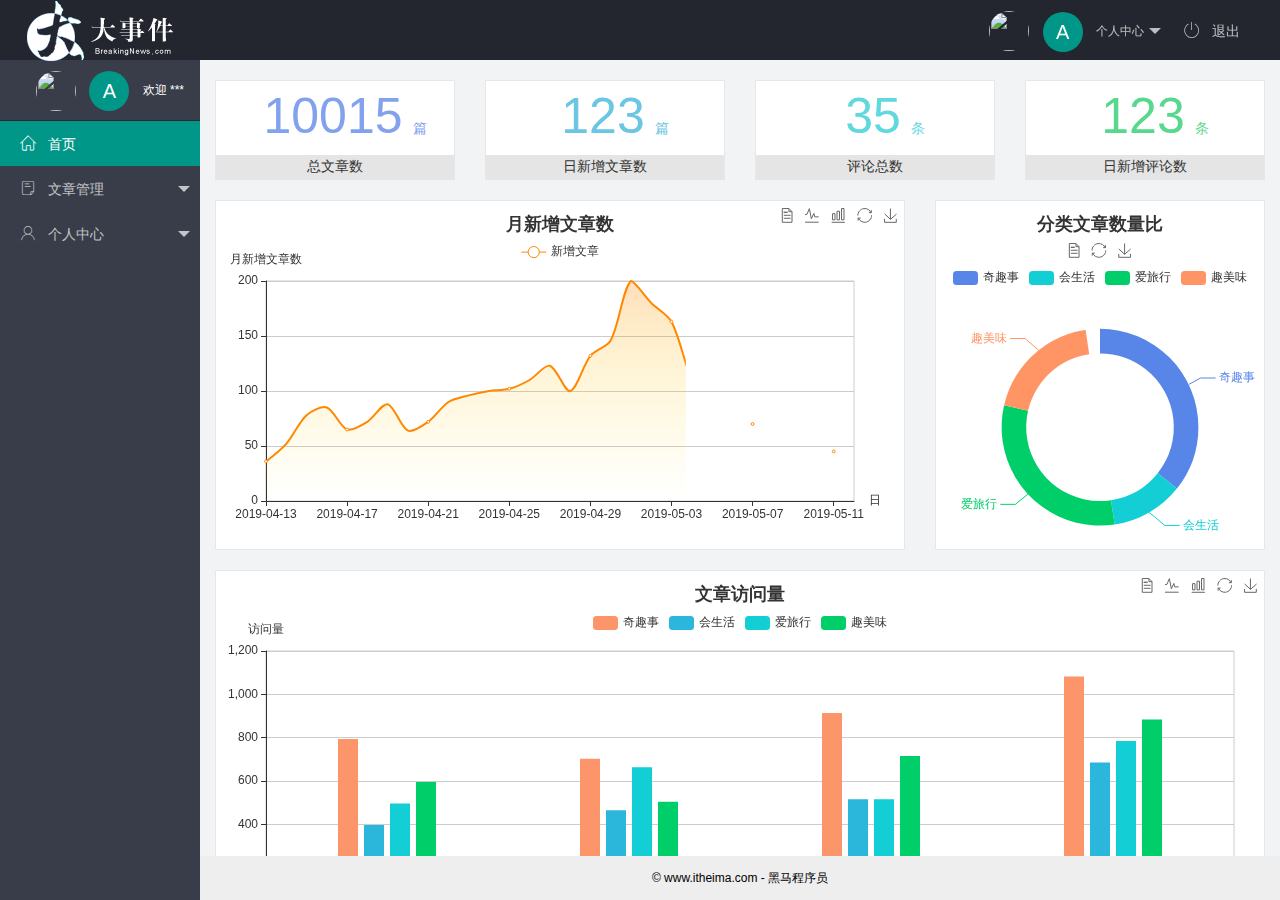
==== commit 5d1a2478: "用户模块功能实现" ====
--- a/index.html
+++ b/index.html
@@ -96,19 +96,19 @@
                         </a>
                         <dl class="layui-nav-child">
                             <dd>
-                                <a href="javascript:;">
+                                <a href="./user/user_info.html" target="fm">
                                     <i class="layui-icon layui-icon-app"></i>
                                     基本资料
                                 </a>
                             </dd>
                             <dd>
-                                <a href="javascript:;">
+                                <a href="./user/user_avatar.html" target="fm">
                                     <i class="layui-icon layui-icon-app"></i>
                                     更换头像
                                 </a>
                             </dd>
                             <dd>
-                                <a href="javascript:;">
+                                <a href="./user/user_pwd.html" target="fm">
                                     <i class="layui-icon layui-icon-app"></i>
                                     重置密码
                                 </a>
@@ -121,6 +121,7 @@
         <div class="layui-body">
             <!-- 内容主体区域 -->
             <iframe name="fm" src="/home/dashboard.html" frameborder="0"></iframe>
+
         </div>
         <div class="layui-footer">
             <!-- 底部固定区域 -->
